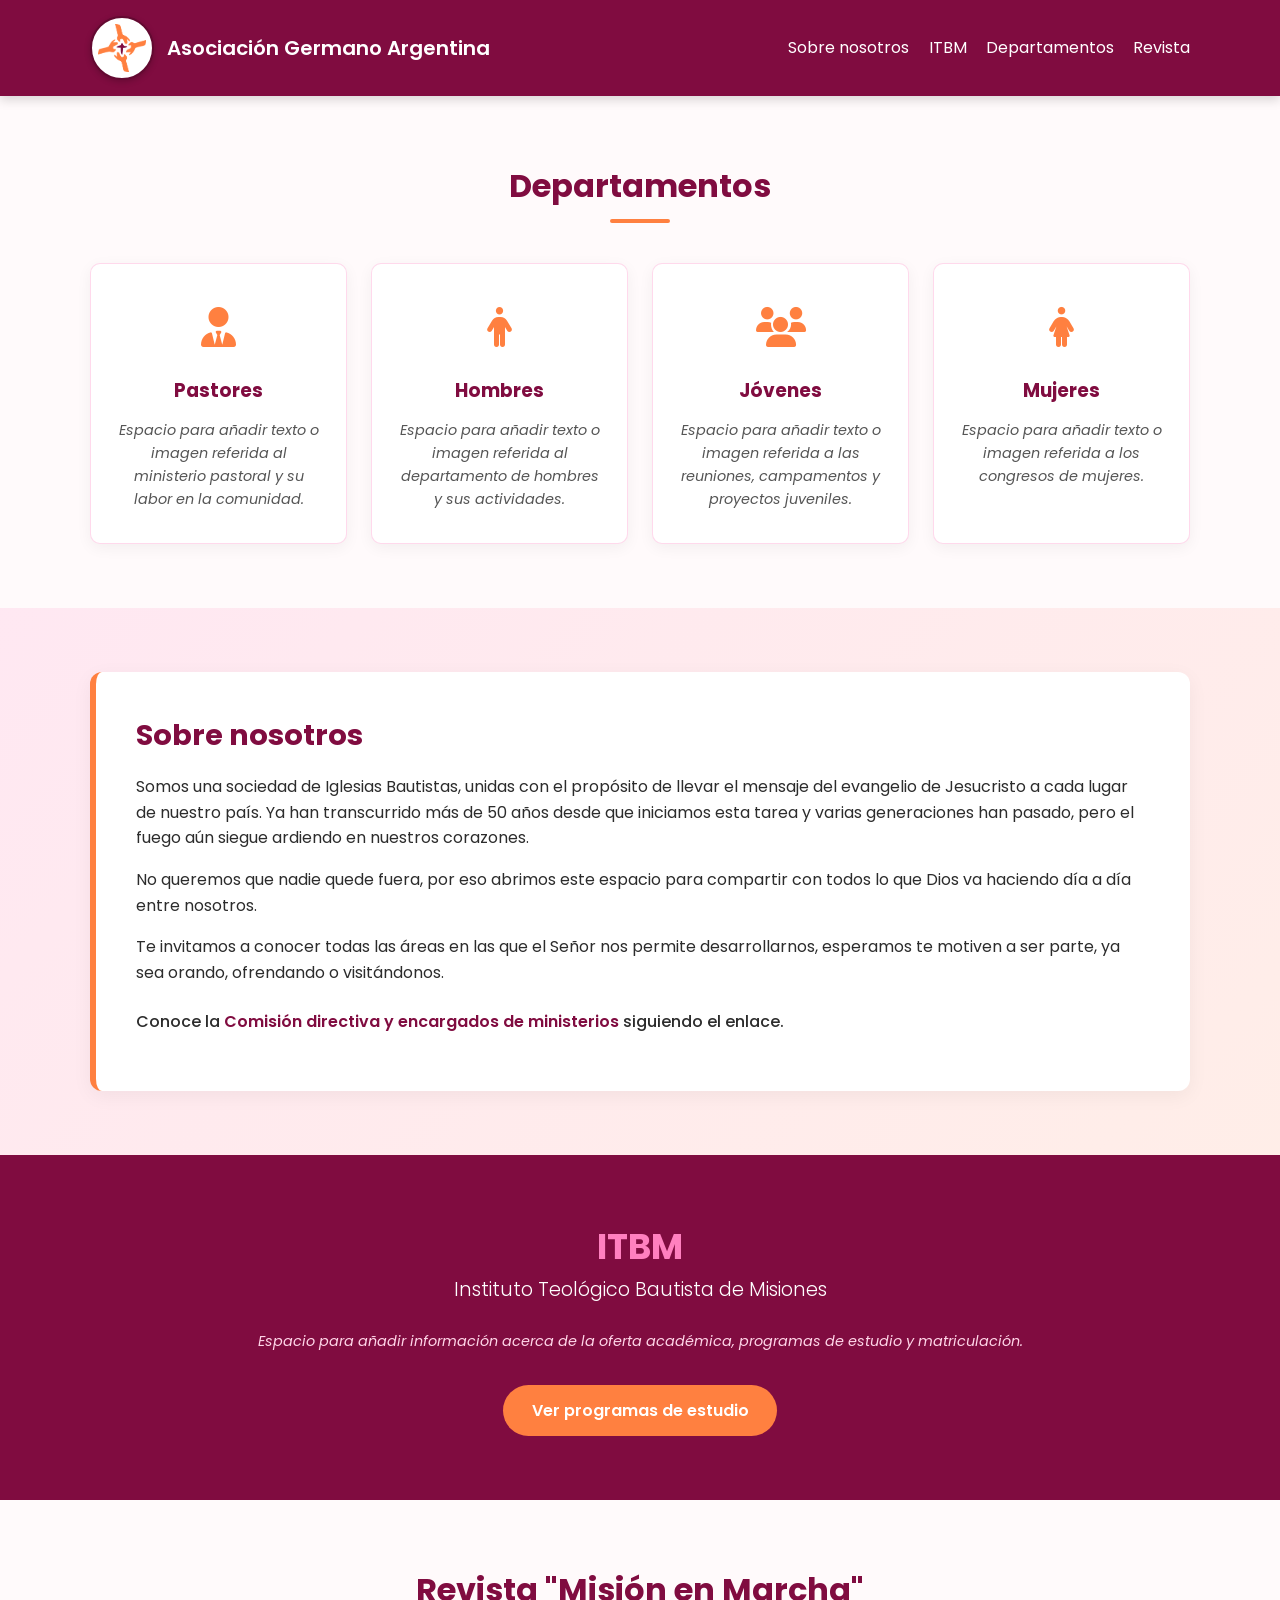
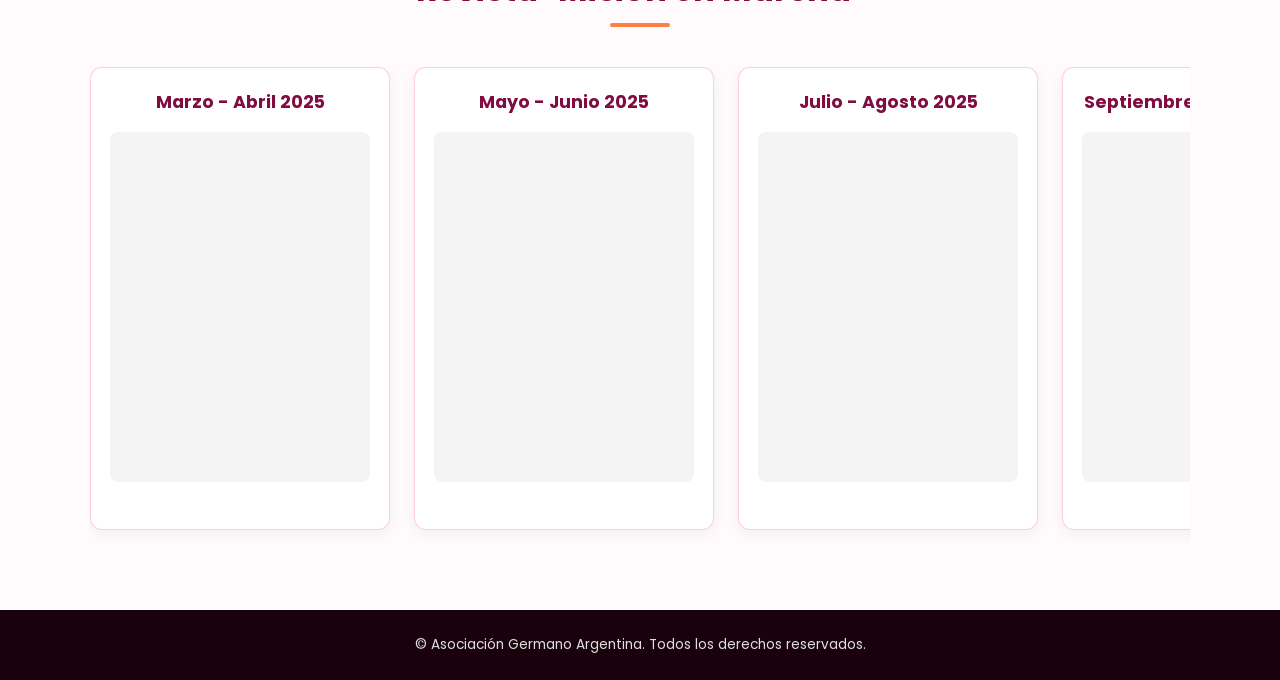
==== index.html @ db4d8e07 "Add files via upload" ====
<!DOCTYPE html>
<html lang="es">
<head>
    <meta charset="UTF-8">
    <meta name="viewport" content="width=device-width, initial-scale=1.0">
    <title>Asociación Germano Argentina</title>
    <link rel="stylesheet" href="styles.css">
    <!-- Fuente moderna e íconos de Font Awesome para apoyo visual -->
    <link rel="stylesheet" href="https://cdnjs.cloudflare.com/ajax/libs/font-awesome/6.4.0/css/all.min.css">
    <link href="https://fonts.googleapis.com/css2?family=Poppins:wght@300;400;600;700&display=swap" rel="stylesheet">
</head>
<body>

    <!-- Encabezado y Navegación -->
    <header class="header">
        <div class="container header-content">
            <div class="logo-container">
            <a href="index.html" class="logo-home-link" style="display: flex; align-items: center; gap: 0.8rem; text-decoration: none; color: inherit;">
    <div style="border-color: rgb(99, 9, 49);" class="logo-wrapper">
        <img src="logo.png" alt="Logo Asociación Germano Argentina" class="logo-img" onerror="this.src='https://via.placeholder.com/60?text=Logo'">
    </div>
    <h1 class="site-title">Asociación Germano Argentina</h1>
            </div>
            <nav class="nav">
                <a href="#sobre-nosotros" class="nav-link">Sobre nosotros</a>
                <a href="#itbm" class="nav-link">ITBM</a>
                <a href="#departamentos" class="nav-link">Departamentos</a>
                <a href="#revista" class="nav-link">Revista</a>
            </nav>
        </div>
    </header>
    <section id="departamentos" class="section">
        <div class="container">
            <h2 class="section-title">Departamentos</h2>
            <div class="dept-grid">
                
                <!-- Tarjeta Pastores -->
                <div class="dept-card">
                    <div class="dept-icon"><i class="fa-solid fa-user-tie"></i></div>
                    <h3>Pastores</h3>
                    <p class="placeholder-text">Espacio para añadir texto o imagen referida al ministerio pastoral y su labor en la comunidad.</p>
                </div>

                <!-- Tarjeta Hombres -->
                <div class="dept-card">
                    <div class="dept-icon"><i class="fa-solid fa-person"></i></div>
                    <h3>Hombres</h3>
                    <p class="placeholder-text">Espacio para añadir texto o imagen referida al departamento de hombres y sus actividades.</p>
                </div>

                <!-- Tarjeta Jóvenes https://linktr.ee/juvagaoficial -->
                <div class="dept-card">
                    <div class="dept-icon"><i class="fa-solid fa-users"></i></div>
                    <h3>Jóvenes</h3>
                    <p class="placeholder-text">Espacio para añadir texto o imagen referida a las reuniones, campamentos y proyectos juveniles.</p>
                </div>

                <!-- Tarjeta Mujeres -->
                <div class="dept-card">
                    <div class="dept-icon"><i class="fa-solid fa-person-dress"></i></div>
                    <h3>Mujeres</h3>
                    <p class="placeholder-text">Espacio para añadir texto o imagen referida a los congresos de mujeres.</p>
                </div>

            </div>
        </div>
    </section>

    <!-- Sección Sobre nosotros -->
    <section id="sobre-nosotros" class="section hero-section">
        <div class="container">
            <div class="hero-card">
                <h2>Sobre nosotros</h2>
                <p>Somos una sociedad de Iglesias Bautistas, unidas con el propósito de llevar el mensaje del evangelio de Jesucristo a cada lugar de nuestro país. Ya han transcurrido más de 50 años desde que iniciamos esta tarea y varias generaciones han pasado, pero el fuego aún siegue ardiendo en nuestros corazones.&nbsp;</p>
                <p>No queremos que nadie quede fuera, por eso abrimos este espacio para compartir con todos lo que Dios va haciendo día a día entre nosotros.</p>
                <p>Te invitamos a conocer todas las áreas en las que el Señor nos permite desarrollarnos, esperamos te motiven a ser parte, ya sea orando, ofrendando o visitándonos.</p>
                <p class="comision-link-text">
                    Conoce la <a href="comisión.html" class="highlight-link">Comisión directiva y encargados de ministerios</a> siguiendo el enlace.
                </p>
            </div>
        </div>
    </section>

    <!-- Sección Departamentos -->

    <!-- Sección ITBM -->
    <section id="itbm" class="section itbm-section">
        <div class="container">
            <div class="info-box">
                <h2>ITBM</h2>
                <span class="subtitle">Instituto Teológico Bautista de Misiones</span>
                <p class="placeholder-text">Espacio para añadir información acerca de la oferta académica, programas de estudio y matriculación.</p>
                <a href="#" class="btn btn-primary">Ver programas de estudio</a>
            </div>
        </div>
    </section>

    <!-- Sección Revista -->
   
<section id="revista" class="section magazine-section">
    <div class="container">
        <h2 class="section-title">Revista "Misión en Marcha"</h2>
            <div class="magazine-row">
            
            <!-- Revista 1 -->
            <div class="magazine-card">
                <h3>Marzo - Abril 2025</h3>
                <div class="iframe-container">
                    <iframe src="https://heyzine.com/flip-book/0a701a1f33.html" width="100%" height="100%" frameborder="0" allowfullscreen></iframe>
                </div>
            </div>

            <!-- Revista 2 -->
            <div class="magazine-card">
                <h3>Mayo - Junio 2025</h3>
                <div class="iframe-container">
                    <iframe src="https://heyzine.com/flip-book/348d8cc72f.html" width="100%" height="100%" frameborder="0" allowfullscreen></iframe>
                </div>
            </div>

            <!-- Revista 3 -->
            <div class="magazine-card">
                <h3>Julio - Agosto 2025</h3>
                <div class="iframe-container">
                    <iframe src="https://heyzine.com/flip-book/43a5307ec3.html" width="100%" height="100%" frameborder="0" allowfullscreen></iframe>
                </div>
            </div>

            <!-- Revista 4 -->
            <div class="magazine-card">
                <h3>Septiembre - Octubre 2025</h3>
                <div class="iframe-container">
                    <iframe src="https://heyzine.com/flip-book/f95cce5791.html" width="100%" height="100%" frameborder="0" allowfullscreen></iframe>
                </div>
            </div>

            <!-- Revista 5 -->
            <div class="magazine-card">
                <h3>Noviembre - Diciembre 2025</h3>
                <div class="iframe-container">
                    <iframe src="https://heyzine.com/flip-book/24aba7f16a.html" width="100%" height="100%" frameborder="0" allowfullscreen></iframe>
                </div>
            </div>

        </div>
    </div>
</section>
    <!-- Pie de página -->
    <footer class="footer">
        <div class="container text-center">
            <p>&copy; Asociación Germano Argentina. Todos los derechos reservados.</p>
        </div>
    </footer>

</body>
</html>
---- styles.css ----
/* Variables de la paleta de colores solicitada */
:root {
    --primary-orange: #ff8040;
    --primary-burgundy: #800c40;
    --primary-pink: #ff80bf;
    --bg-light: #fffafb;
    --text-dark: #2c2c2c;
    --text-muted: #555555;
    --white: #ffffff;
}

/* Reset básico */
* {
    margin: 0;
    padding: 0;
    box-sizing: border-box;
}

body {
    font-family: 'Poppins', sans-serif;
    color: var(--text-dark);
    background-color: var(--bg-light);
    line-height: 1.6;
}

.container {
    width: 90%;
    max-width: 1100px;
    margin: 0 auto;
}

/* Header & Navegación */
.header {
    background-color: var(--primary-burgundy);
    color: var(--white);
    padding: 1rem 0;
    /* Eliminamos position: sticky y top: 0 para que ruede junto con la página */
    z-index: 1000;
    box-shadow: 0 4px 10px rgba(0,0,0,0.15);
}

.header-content {
    display: flex;
    justify-content: space-between;
    align-items: center;
    flex-wrap: wrap;
    gap: 1rem;
}

.logo-container {
    display: flex;
    align-items: center;
    gap: 1rem;
}

.logo-img {
    height: 50px;
    width: auto;
    object-fit: contain;
}
.logo-wrapper {
    background-color: var(--white);
    padding: 6px;
    border-radius: 50%; /* Le da forma circular al fondo del logo */
    display: flex;
    align-items: center;
    justify-content: center;
    box-shadow: 0 2px 6px rgba(0, 0, 0, 0.2);
    border: 2px solid var(--primary-pink); /* Borde fino para integrarlo con la paleta */
}

.logo-img {
    height: 48px;
    width: 48px;
    object-fit: contain;
    display: block;
}

.site-title {
    font-size: 1.25rem;
    font-weight: 600;
}

.nav {
    display: flex;
    gap: 1.2rem;
}

.nav-link {
    color: var(--white);
    text-decoration: none;
    font-weight: 400;
    transition: color 0.3s ease;
}

.nav-link:hover {
    color: var(--primary-pink);
}

/* Secciones Generales */
.section {
    padding: 4rem 0;
}

.section-title {
    text-align: center;
    font-size: 2rem;
    color: var(--primary-burgundy);
    margin-bottom: 2.5rem;
    position: relative;
}

.section-title::after {
    content: '';
    display: block;
    width: 60px;
    height: 4px;
    background-color: var(--primary-orange);
    margin: 0.5rem auto 0;
    border-radius: 2px;
}

/* Sección Sobre Nosotros */
.hero-section {
    background: linear-gradient(135deg, rgba(255, 128, 191, 0.15) 0%, rgba(255, 128, 64, 0.1) 100%);
}

.hero-card {
    background-color: var(--white);
    padding: 2.5rem;
    border-radius: 12px;
    border-left: 6px solid var(--primary-orange);
    box-shadow: 0 5px 20px rgba(0, 0, 0, 0.05);
}

.hero-card h2 {
    color: var(--primary-burgundy);
    margin-bottom: 1rem;
    font-size: 1.8rem;
}

.hero-card p {
    margin-bottom: 1rem;
    color: var(--text-dark);
}

.comision-link-text {
    margin-top: 1.5rem;
    font-weight: 500;
}

.comision-link-text .highlight-link {
    color: var(--primary-burgundy);
    text-decoration: solid;
    font-weight: 600;
    transition: color 0.3s ease;
}

.comision-link-text .highlight-link:hover {
    color: var(--primary-orange);
}

/* Sección Departamentos */
.dept-grid {
    display: grid;
    grid-template-columns: repeat(auto-fit, minmax(220px, 1fr));
    gap: 1.5rem;
}

.dept-card {
    background-color: var(--white);
    padding: 2rem 1.5rem;
    border-radius: 10px;
    text-align: center;
    box-shadow: 0 4px 15px rgba(0, 0, 0, 0.05);
    border: 1px solid rgba(255, 128, 191, 0.3);
    transition: transform 0.3s ease, box-shadow 0.3s ease;
}

.dept-card:hover {
    transform: translateY(-5px);
    box-shadow: 0 8px 25px rgba(128, 12, 64, 0.12);
}

.dept-icon {
    font-size: 2.5rem;
    color: var(--primary-orange);
    margin-bottom: 1rem;
}

.dept-card h3 {
    color: var(--primary-burgundy);
    margin-bottom: 0.8rem;
}

.placeholder-text {
    font-size: 0.9rem;
    color: var(--text-muted);
    font-style: italic;
}

/* Sección ITBM */
.itbm-section {
    background-color: var(--primary-burgundy);
    color: var(--white);
}

.info-box {
    text-align: center;
    max-width: 800px;
    margin: 0 auto;
}

.itbm-section h2 {
    font-size: 2.2rem;
    color: var(--primary-pink);
}

.subtitle {
    display: block;
    font-size: 1.2rem;
    font-weight: 300;
    margin-bottom: 1.5rem;
}

.itbm-section .placeholder-text {
    color: #ffd6e8;
    margin-bottom: 2rem;
}

/* Botones */
.btn {
    display: inline-block;
    padding: 0.8rem 1.8rem;
    border-radius: 30px;
    text-decoration: none;
    font-weight: 600;
    transition: background-color 0.3s ease, transform 0.2s ease;
}

.btn-primary {
    background-color: var(--primary-orange);
    color: var(--white);
}

.btn-primary:hover {
    background-color: #e66f33;
    transform: scale(1.03);
}

.btn-accent {
    background-color: var(--primary-burgundy);
    color: var(--white);
}

.btn-accent:hover {
    background-color: #630931;
    transform: scale(1.03);
}

/* Sección Revista */
/* Estilos para la Estantería Digital de Revistas */
.magazine-intro {
    text-align: center;
    color: var(--text-muted);
    margin-bottom: 2rem;
}
/* Estilos para la Estantería Digital en Fila Única */
.magazine-intro {
    text-align: center;
    color: var(--text-muted);
    margin-bottom: 2rem;
}

/* Fila horizontal con scroll deslizante */
.magazine-row {
    display: flex;
    gap: 1.5rem;
    overflow-x: auto;
    padding-bottom: 1rem;
    scroll-snap-type: x mandatory;
}

/* Estilo personalizado para la barra de desplazamiento (opcional y estético) */
.magazine-row::-webkit-scrollbar {
    height: 8px;
}

.magazine-row::-webkit-scrollbar-track {
    background: rgba(255, 128, 191, 0.15);
    border-radius: 4px;
}

.magazine-row::-webkit-scrollbar-thumb {
    background: var(--primary-pink);
    border-radius: 4px;
}

.magazine-row::-webkit-scrollbar-thumb:hover {
    background: var(--primary-orange);
}

.magazine-card {
    flex: 0 0 300px; /* Ancho fijo para cada revista en la fila */
    scroll-snap-align: start;
    background-color: var(--white);
    padding: 1.2rem;
    border-radius: 12px;
    border: 1px solid rgba(255, 128, 191, 0.4);
    box-shadow: 0 4px 15px rgba(0, 0, 0, 0.05);
    text-align: center;
    transition: transform 0.3s ease, box-shadow 0.3s ease;
}

.magazine-card:hover {
    transform: translateY(-5px);
    box-shadow: 0 8px 25px rgba(128, 12, 64, 0.12);
}

.magazine-card h3 {
    color: var(--primary-burgundy);
    margin-bottom: 1rem;
    font-size: 1.1rem;
}

/* Contenedor responsivo para el visor de Heyzine */
.iframe-container {
    position: relative;
    width: 100%;
    height: 350px;
    border-radius: 8px;
    overflow: hidden;
    background-color: #f4f4f4;
}

.iframe-container iframe {
    width: 100%;
    height: 100%;
    border: none;
}

.iframe-container iframe {
    width: 100%;
    height: 100%;
    border: none;
}

/* Footer */
.footer {
    background-color: #1a020d;
    color: #e0e0e0;
    padding: 1.5rem 0;
    font-size: 0.85rem;
}

.text-center {
    text-align: center;
}

/* Responsivo para móviles */
@media (max-width: 768px) {
    .header-content {
        flex-direction: column;
        text-align: center;
    }
    
    .nav {
        flex-wrap: wrap;
        justify-content: center;
    }
}
/* Estilos específicos para la sección Comisión */
.subsection-title {
    color: var(--primary-burgundy);
    font-size: 1.5rem;
    margin-bottom: 1.5rem;
    display: flex;
    align-items: center;
    gap: 0.6rem;
    border-bottom: 2px solid var(--primary-pink);
    padding-bottom: 0.5rem;
}

/* Grilla para fotos de la Comisión Directiva */
.directiva-grid {
    display: grid;
    grid-template-columns: repeat(auto-fill, minmax(200px, 1fr));
    gap: 1.5rem;
}

.directiva-card {
    background-color: var(--white);
    border-radius: 12px;
    overflow: hidden;
    box-shadow: 0 4px 15px rgba(0, 0, 0, 0.06);
    border: 1px solid rgba(255, 128, 191, 0.3);
    text-align: center;
    transition: transform 0.3s ease, box-shadow 0.3s ease;
}

.directiva-card:hover {
    transform: translateY(-5px);
    box-shadow: 0 8px 25px rgba(128, 12, 64, 0.12);
}

.member-img-container {
    width: 100%;
    aspect-ratio: 3 / 4; /* Fuerza la proporción exactas de 1192x1589 */
    overflow: hidden;
    background-color: #f8f8f8;
}

.member-img-container img {
    width: 100%;
    height: 100%;
    object-fit: cover;
    object-position: center top;
}

.member-info {
    padding: 1rem 0.8rem;
}

.member-info h4 {
    color: var(--primary-burgundy);
    font-size: 1rem;
    margin-bottom: 0.3rem;
}

.role-badge {
    display: inline-block;
    font-size: 0.8rem;
    color: var(--primary-orange);
    font-weight: 600;
}

/* Grilla para las listas de texto */
.margin-top-lg {
    margin-top: 3.5rem;
}

.listas-grid {
    display: grid;
    grid-template-columns: repeat(auto-fit, minmax(300px, 1fr));
    gap: 1.5rem;
}

.info-card {
    background-color: var(--white);
    padding: 1.5rem;
    border-radius: 10px;
    border-left: 4px solid var(--primary-orange);
    box-shadow: 0 4px 15px rgba(0, 0, 0, 0.04);
}

.info-card h4 {
    color: var(--primary-burgundy);
    margin-bottom: 1rem;
    font-size: 1.1rem;
    display: flex;
    align-items: center;
    gap: 0.5rem;
}

.info-card ul {
    list-style: none;
    padding: 0;
}

.info-card li {
    margin-bottom: 0.6rem;
    font-size: 0.95rem;
}

.span-full {
    grid-column: 1 / -1;
}

.subgrid {
    display: grid;
    grid-template-columns: repeat(auto-fit, minmax(280px, 1fr));
    gap: 1.5rem;
}

.subgrid p {
    margin-bottom: 0.6rem;
    font-size: 0.95rem;
}
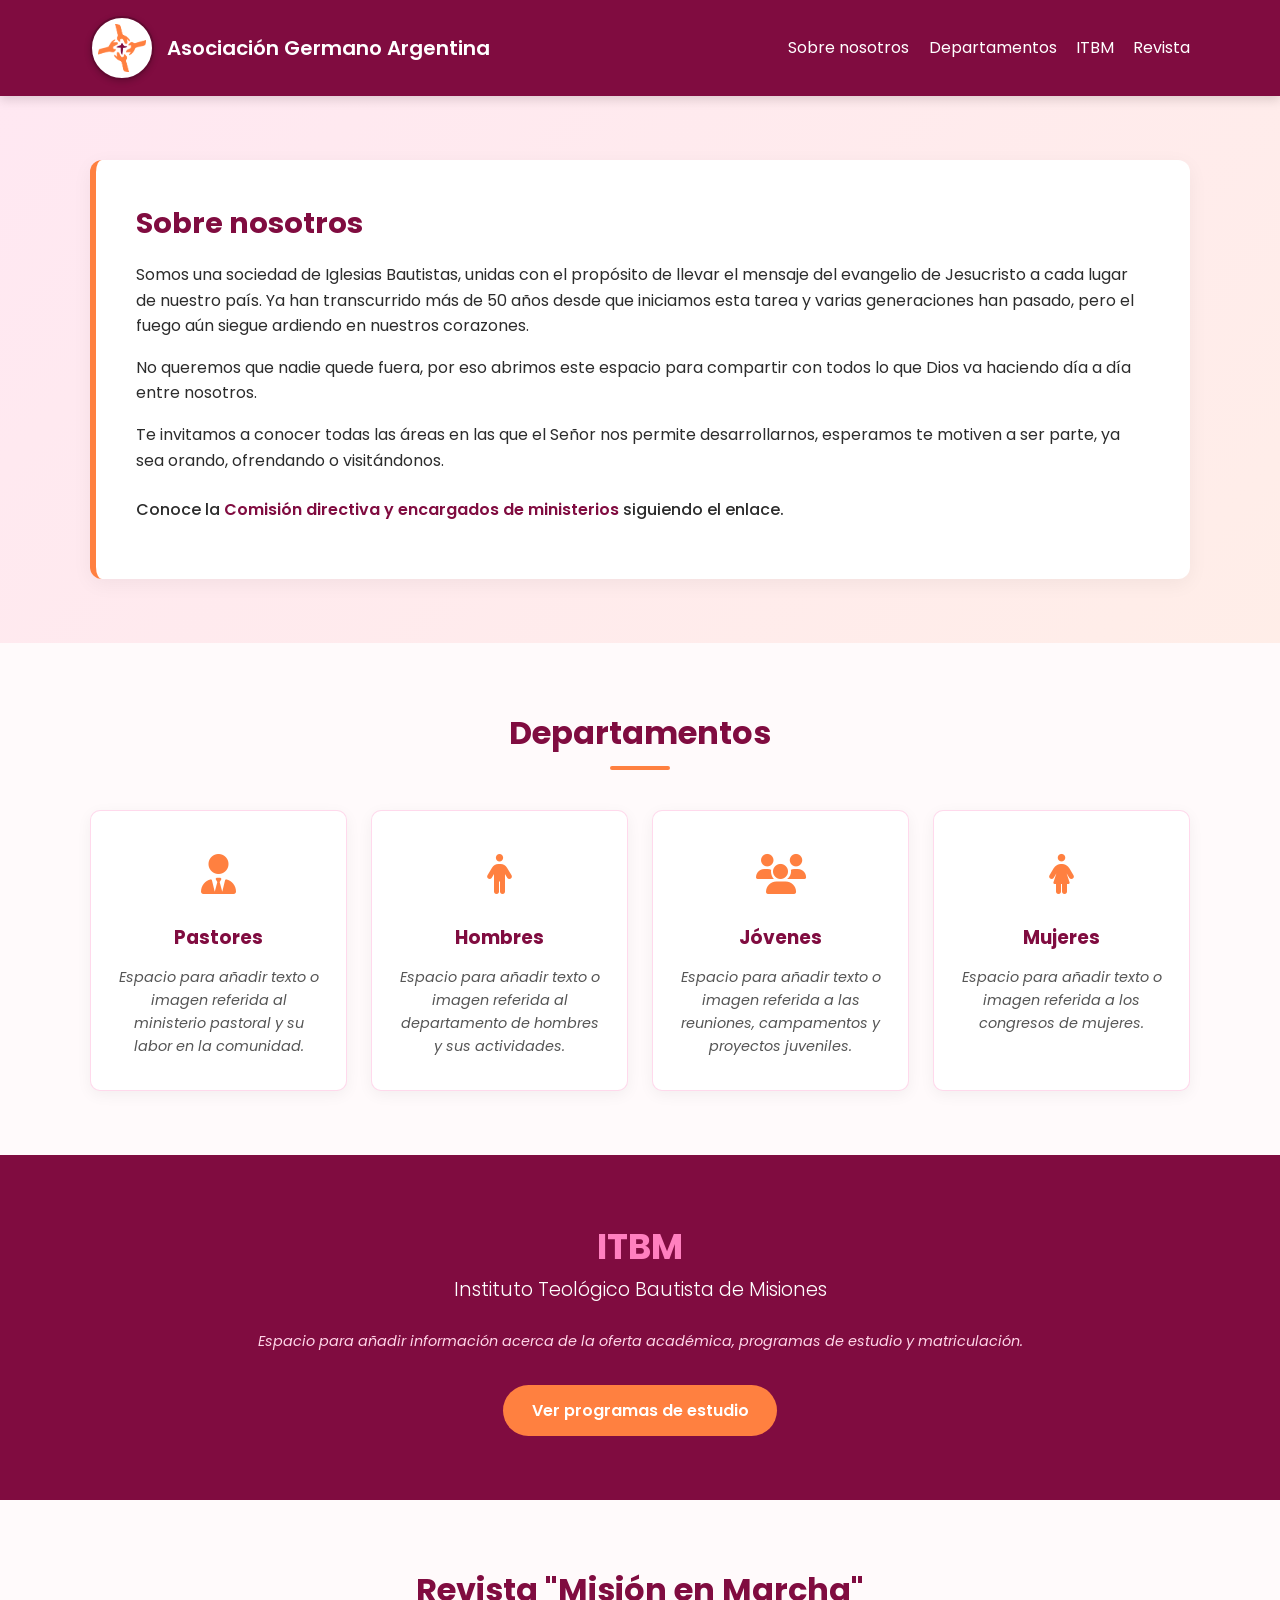
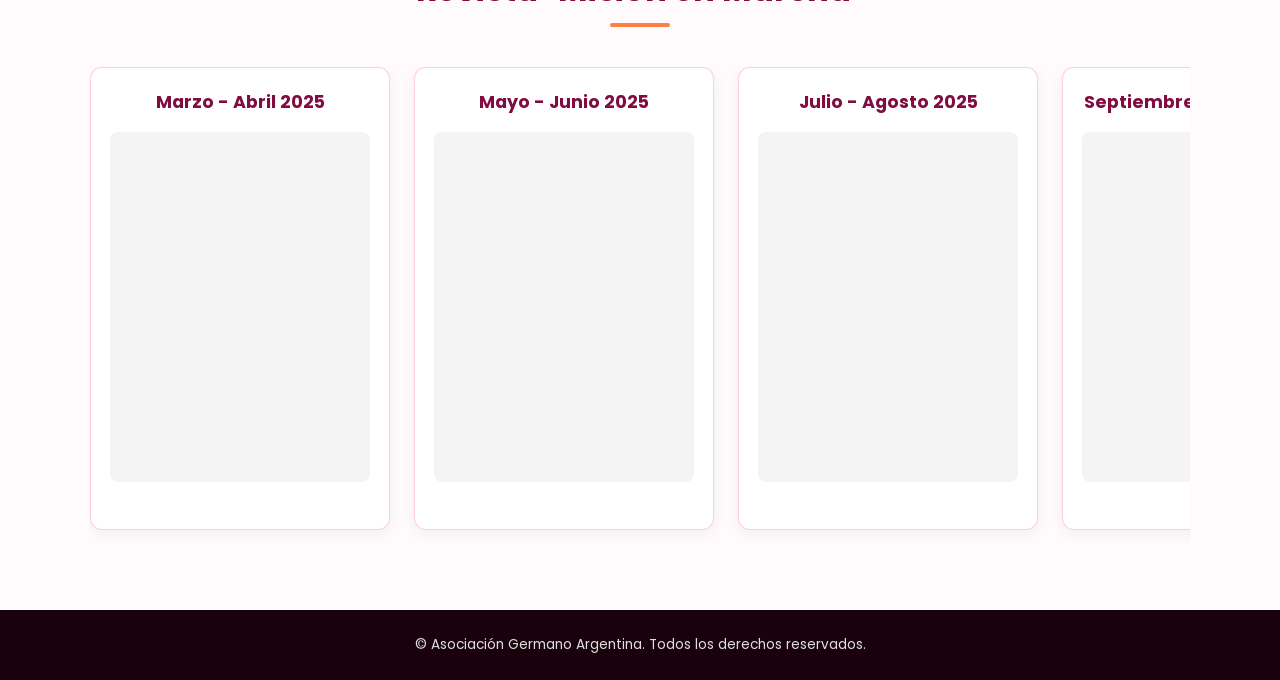
==== commit 5981f639: "Add files via upload" ====
--- a/index.html
+++ b/index.html
@@ -23,12 +23,29 @@
             </div>
             <nav class="nav">
                 <a href="#sobre-nosotros" class="nav-link">Sobre nosotros</a>
+                <a href="#departamentos" class="nav-link">Departamentos</a>
                 <a href="#itbm" class="nav-link">ITBM</a>
-                <a href="#departamentos" class="nav-link">Departamentos</a>
                 <a href="#revista" class="nav-link">Revista</a>
             </nav>
         </div>
     </header>
+        
+        <!-- Sección Sobre nosotros -->
+    <section id="sobre-nosotros" class="section hero-section">
+        <div class="container">
+            <div class="hero-card">
+                <h2>Sobre nosotros</h2>
+                <p>Somos una sociedad de Iglesias Bautistas, unidas con el propósito de llevar el mensaje del evangelio de Jesucristo a cada lugar de nuestro país. Ya han transcurrido más de 50 años desde que iniciamos esta tarea y varias generaciones han pasado, pero el fuego aún siegue ardiendo en nuestros corazones.&nbsp;</p>
+                <p>No queremos que nadie quede fuera, por eso abrimos este espacio para compartir con todos lo que Dios va haciendo día a día entre nosotros.</p>
+                <p>Te invitamos a conocer todas las áreas en las que el Señor nos permite desarrollarnos, esperamos te motiven a ser parte, ya sea orando, ofrendando o visitándonos.</p>
+                <p class="comision-link-text">
+                    Conoce la <a href="comisión.html" class="highlight-link">Comisión directiva y encargados de ministerios</a> siguiendo el enlace.
+                </p>
+            </div>
+        </div>
+    </section>
+
+        
     <section id="departamentos" class="section">
         <div class="container">
             <h2 class="section-title">Departamentos</h2>
@@ -50,10 +67,10 @@
 
                 <!-- Tarjeta Jóvenes https://linktr.ee/juvagaoficial -->
                 <div class="dept-card">
-                    <div class="dept-icon"><i class="fa-solid fa-users"></i></div>
-                    <h3>Jóvenes</h3>
-                    <p class="placeholder-text">Espacio para añadir texto o imagen referida a las reuniones, campamentos y proyectos juveniles.</p>
-                </div>
+                <div class="dept-icon"><i class="fa-solid fa-users"></i></div>
+                <h3><a href="linktr.ee/juvagaoficial" class="dept-link">Jóvenes</a></h3>
+                <p class="placeholder-text">Espacio para añadir texto o imagen referida a las reuniones, campamentos y proyectos juveniles.</p>
+            </div>
 
                 <!-- Tarjeta Mujeres -->
                 <div class="dept-card">
@@ -66,21 +83,7 @@
         </div>
     </section>
 
-    <!-- Sección Sobre nosotros -->
-    <section id="sobre-nosotros" class="section hero-section">
-        <div class="container">
-            <div class="hero-card">
-                <h2>Sobre nosotros</h2>
-                <p>Somos una sociedad de Iglesias Bautistas, unidas con el propósito de llevar el mensaje del evangelio de Jesucristo a cada lugar de nuestro país. Ya han transcurrido más de 50 años desde que iniciamos esta tarea y varias generaciones han pasado, pero el fuego aún siegue ardiendo en nuestros corazones.&nbsp;</p>
-                <p>No queremos que nadie quede fuera, por eso abrimos este espacio para compartir con todos lo que Dios va haciendo día a día entre nosotros.</p>
-                <p>Te invitamos a conocer todas las áreas en las que el Señor nos permite desarrollarnos, esperamos te motiven a ser parte, ya sea orando, ofrendando o visitándonos.</p>
-                <p class="comision-link-text">
-                    Conoce la <a href="comisión.html" class="highlight-link">Comisión directiva y encargados de ministerios</a> siguiendo el enlace.
-                </p>
-            </div>
-        </div>
-    </section>
-
+    
     <!-- Sección Departamentos -->
 
     <!-- Sección ITBM -->
--- a/styles.css
+++ b/styles.css
@@ -197,6 +197,17 @@
     font-size: 0.9rem;
     color: var(--text-muted);
     font-style: italic;
+}
+
+/* Estilo para los enlaces en los títulos de los departamentos */
+.dept-link {
+    color: inherit;            /* Mantiene el color borgoña del título h3 */
+    text-decoration: none;     /* Elimina el subrayado por defecto */
+    transition: color 0.3s ease;
+}
+
+.dept-link:hover {
+    color: var(--primary-orange); /* Cambia al color naranja al pasar el cursor para dar interactividad */
 }
 
 /* Sección ITBM */
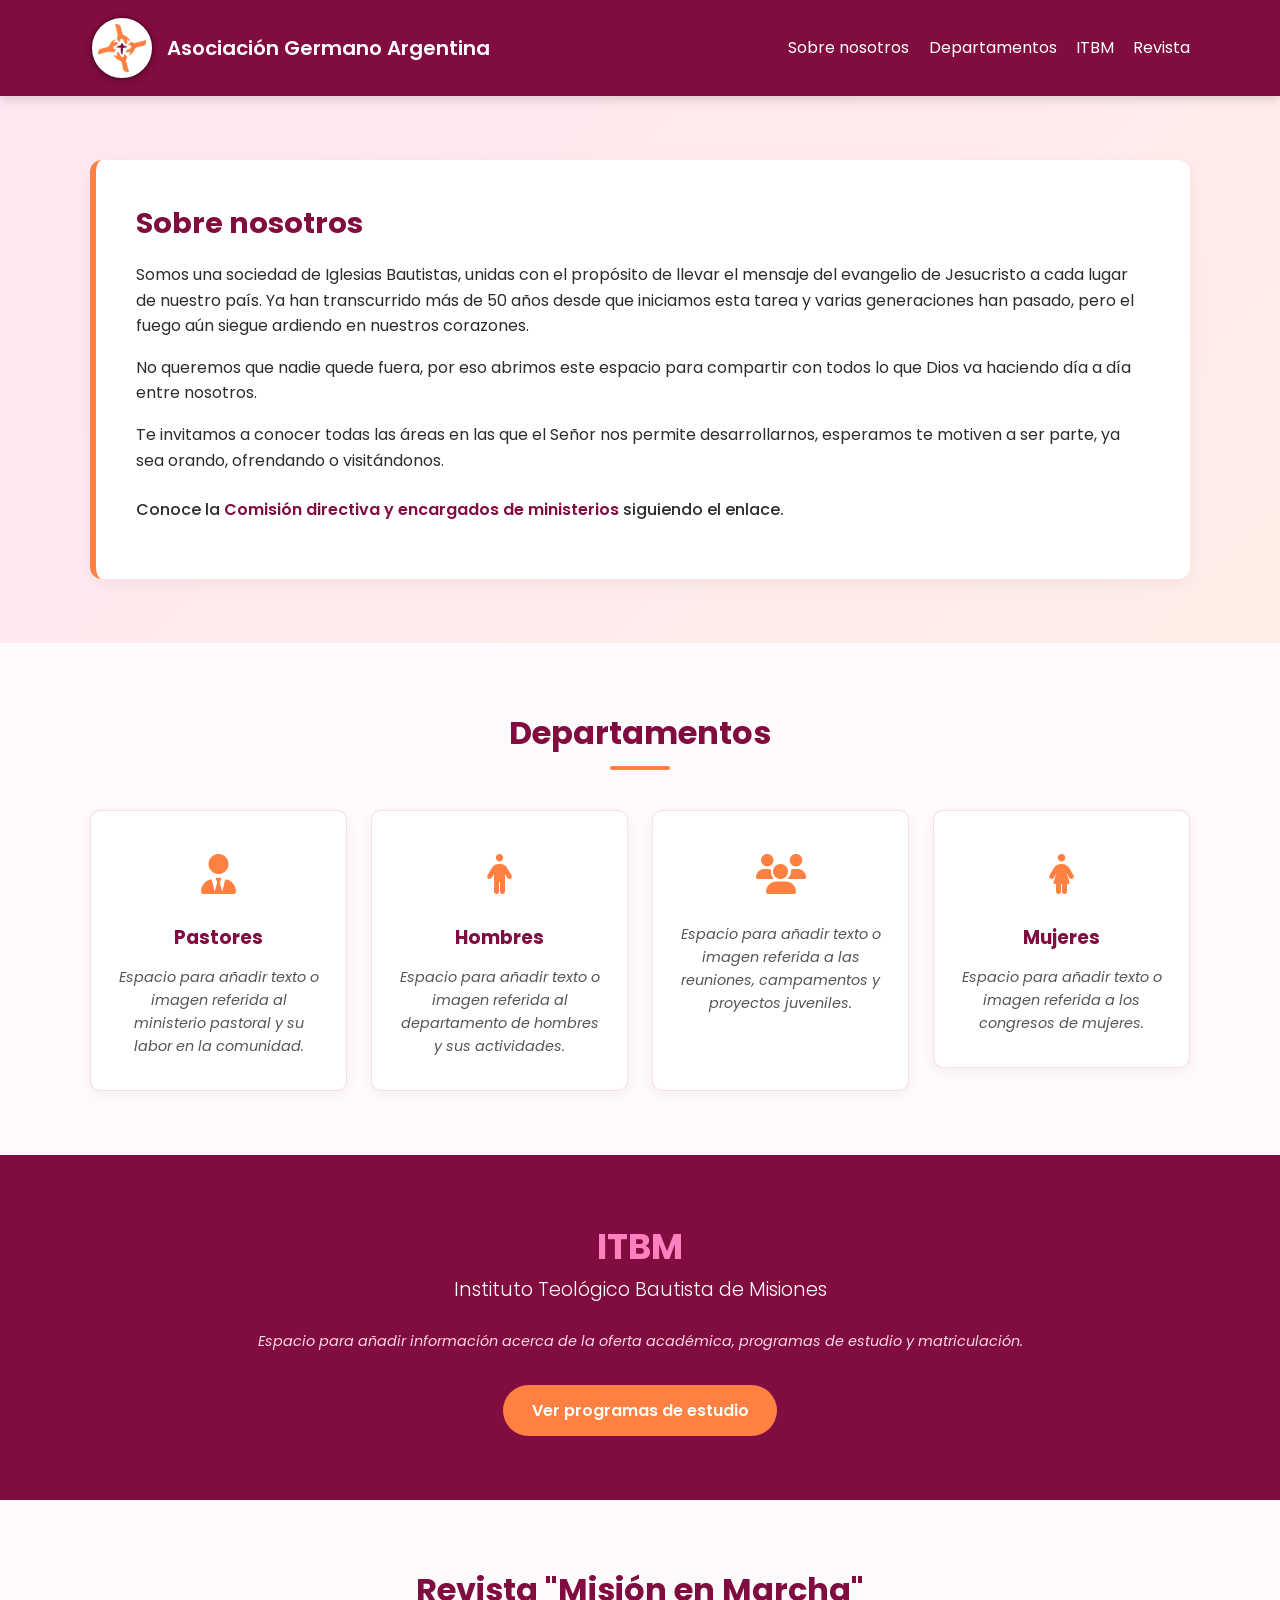
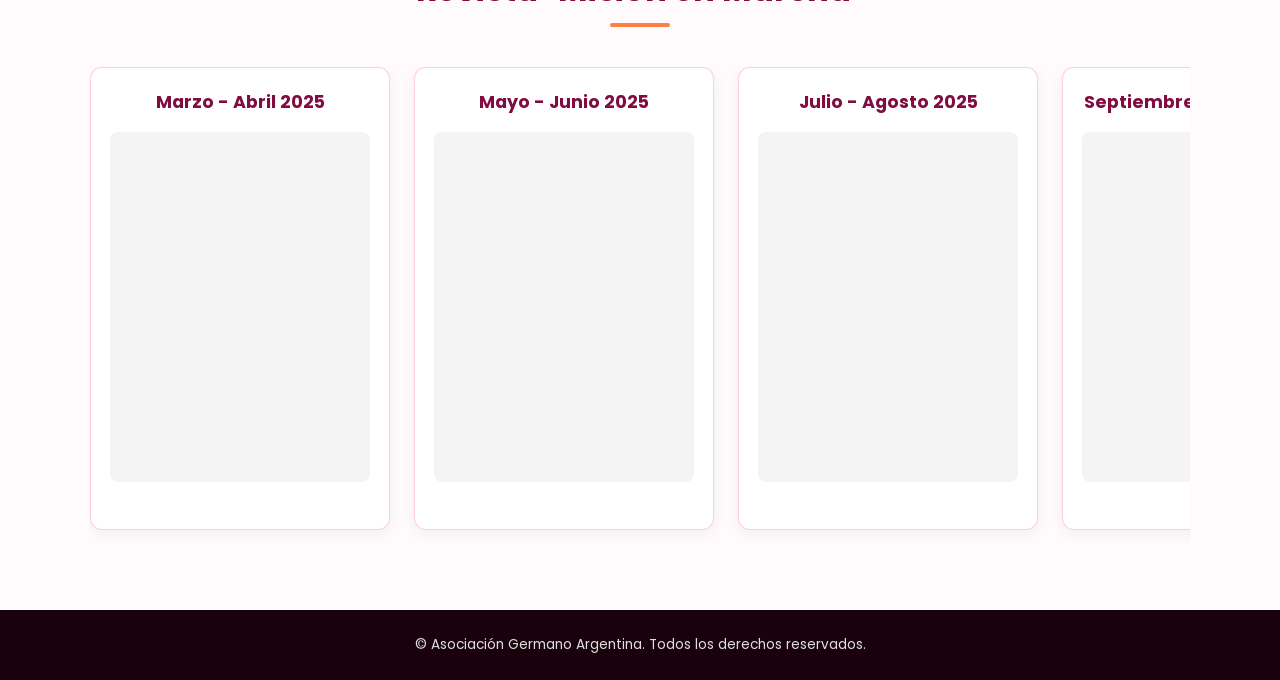
==== commit c30bc6a4: "Update index.html" ====
--- a/index.html
+++ b/index.html
@@ -68,7 +68,7 @@
                 <!-- Tarjeta Jóvenes https://linktr.ee/juvagaoficial -->
                 <div class="dept-card">
                 <div class="dept-icon"><i class="fa-solid fa-users"></i></div>
-                <h3><a href="linktr.ee/juvagaoficial" class="dept-link">Jóvenes</a></h3>
+                <h3><a href="https://linktr.ee/juvagaoficial" class="dept-link"></h3>
                 <p class="placeholder-text">Espacio para añadir texto o imagen referida a las reuniones, campamentos y proyectos juveniles.</p>
             </div>
 
@@ -156,4 +156,4 @@
     </footer>
 
 </body>
-</html>+</html>
--- a/styles.css
+++ b/styles.css
@@ -496,4 +496,4 @@
 .subgrid p {
     margin-bottom: 0.6rem;
     font-size: 0.95rem;
-}+}
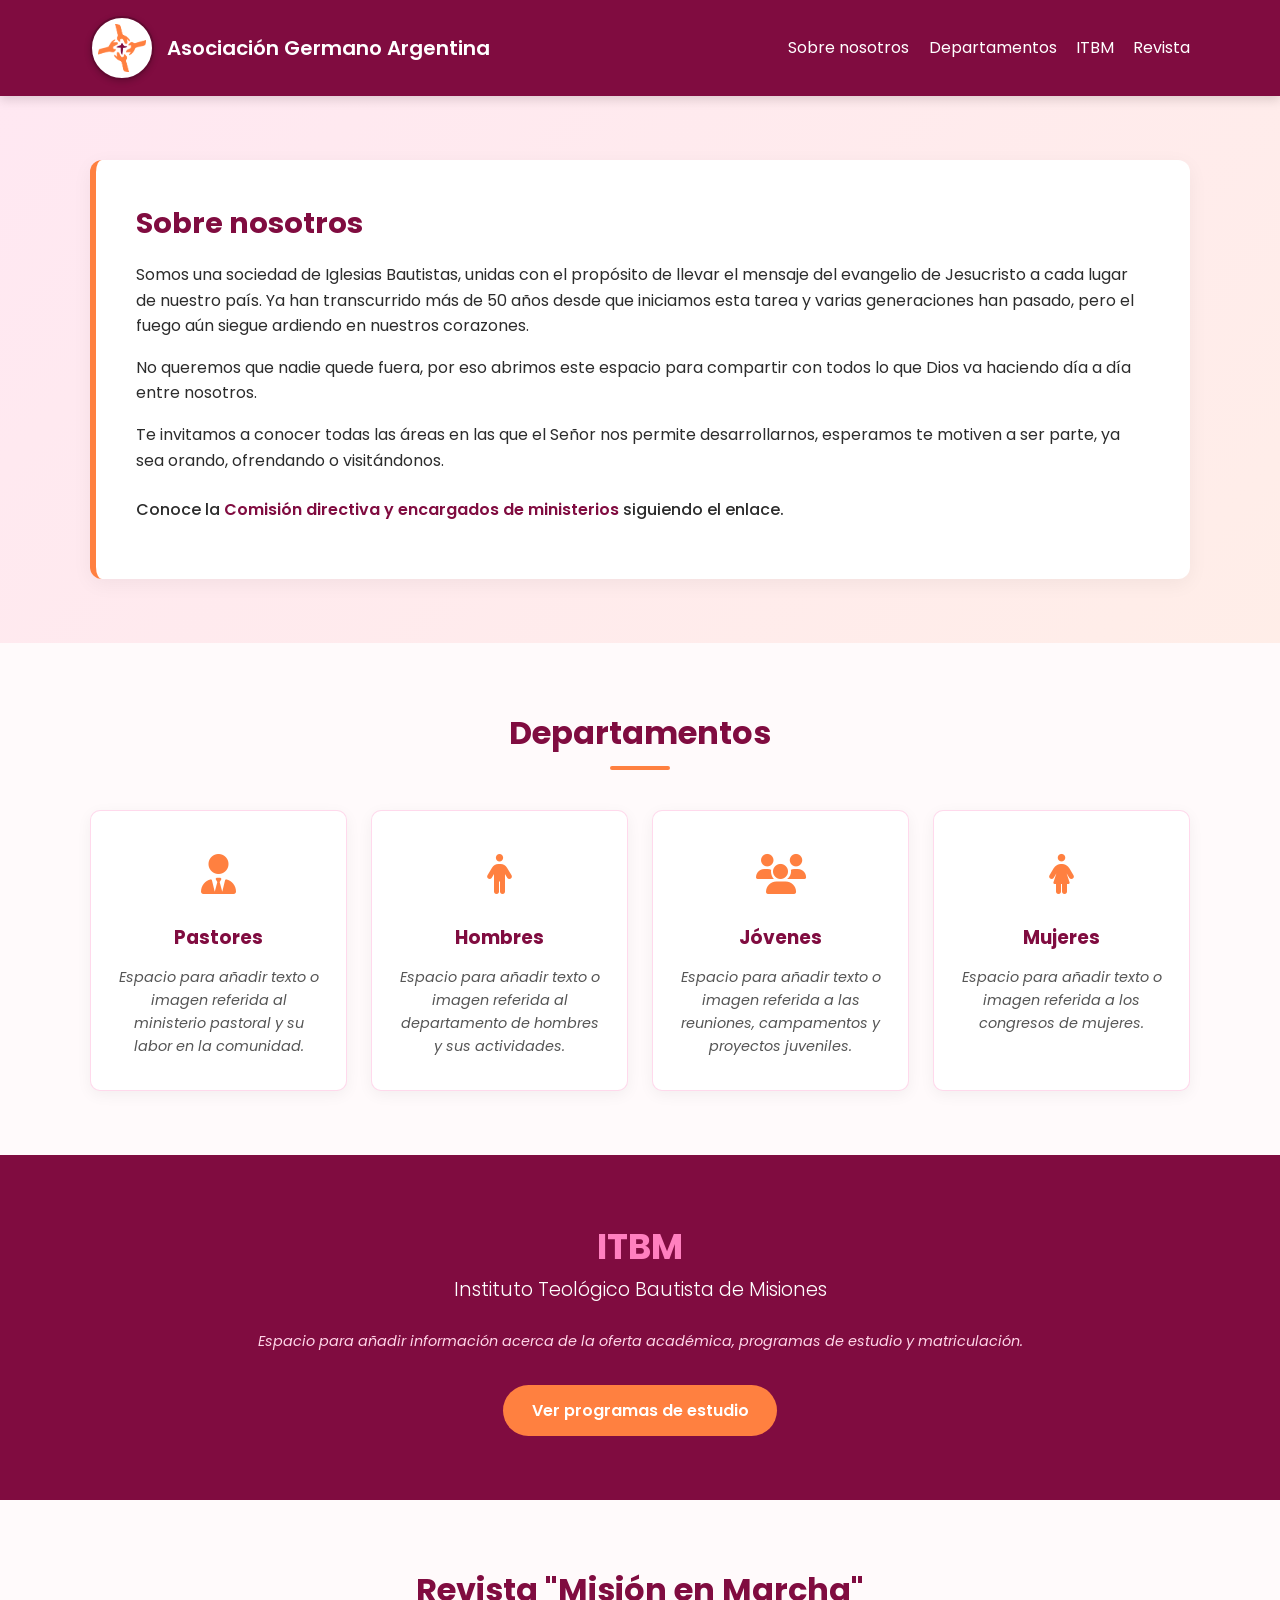
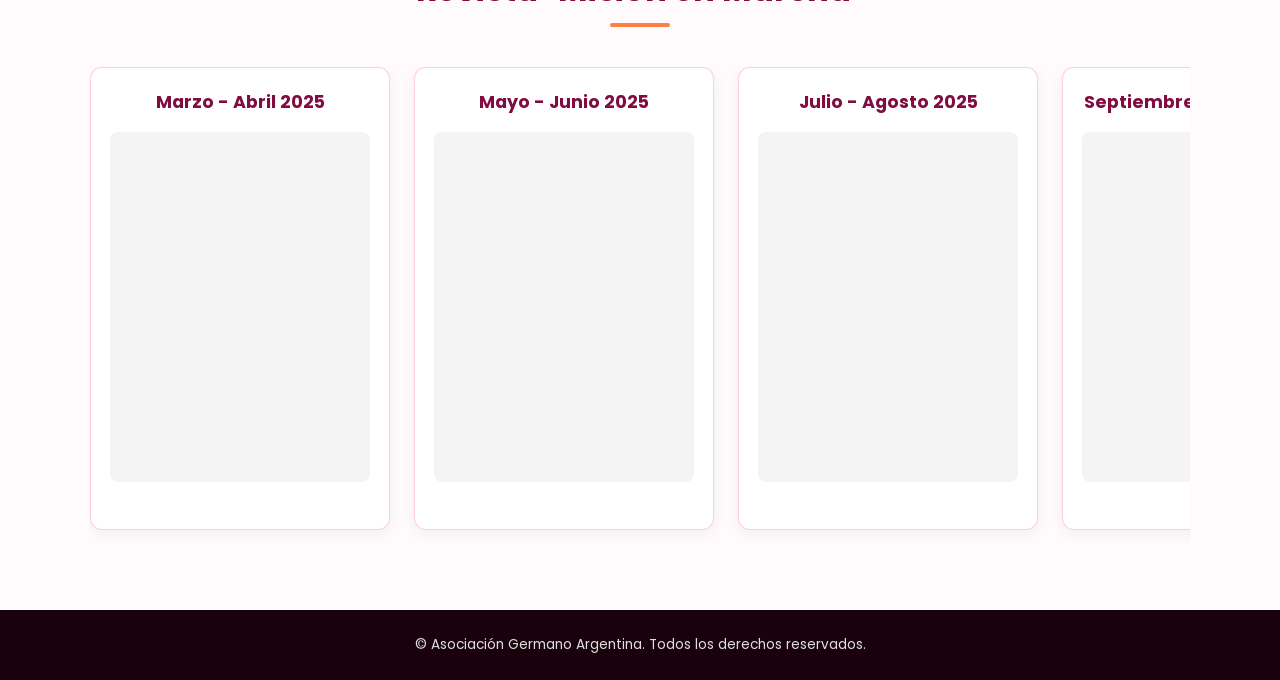
==== commit 66289633: "Add files via upload" ====
--- a/index.html
+++ b/index.html
@@ -68,7 +68,7 @@
                 <!-- Tarjeta Jóvenes https://linktr.ee/juvagaoficial -->
                 <div class="dept-card">
                 <div class="dept-icon"><i class="fa-solid fa-users"></i></div>
-                <h3><a href="https://linktr.ee/juvagaoficial" class="dept-link"></h3>
+                <h3><a href="https://linktr.ee/juvagaoficial" class="dept-link">Jóvenes</a></h3>
                 <p class="placeholder-text">Espacio para añadir texto o imagen referida a las reuniones, campamentos y proyectos juveniles.</p>
             </div>
 
@@ -156,4 +156,4 @@
     </footer>
 
 </body>
-</html>
+</html>
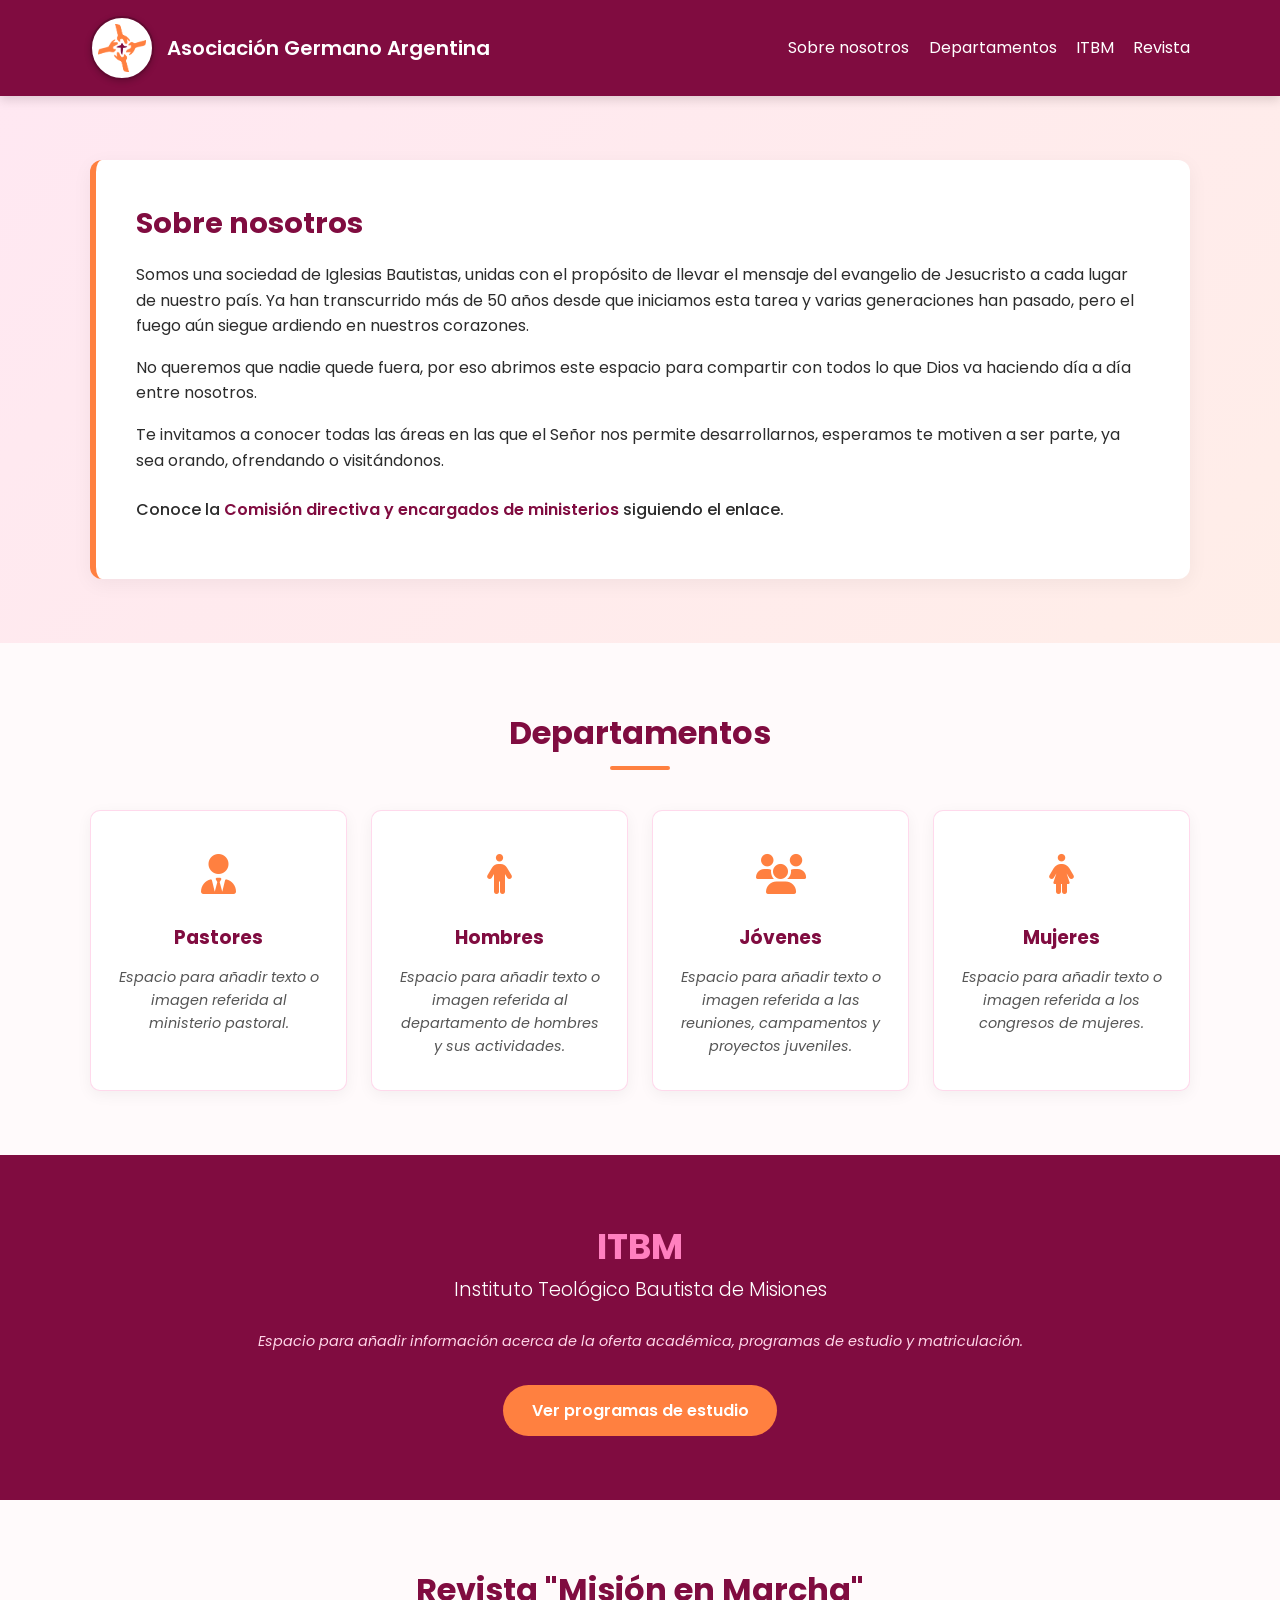
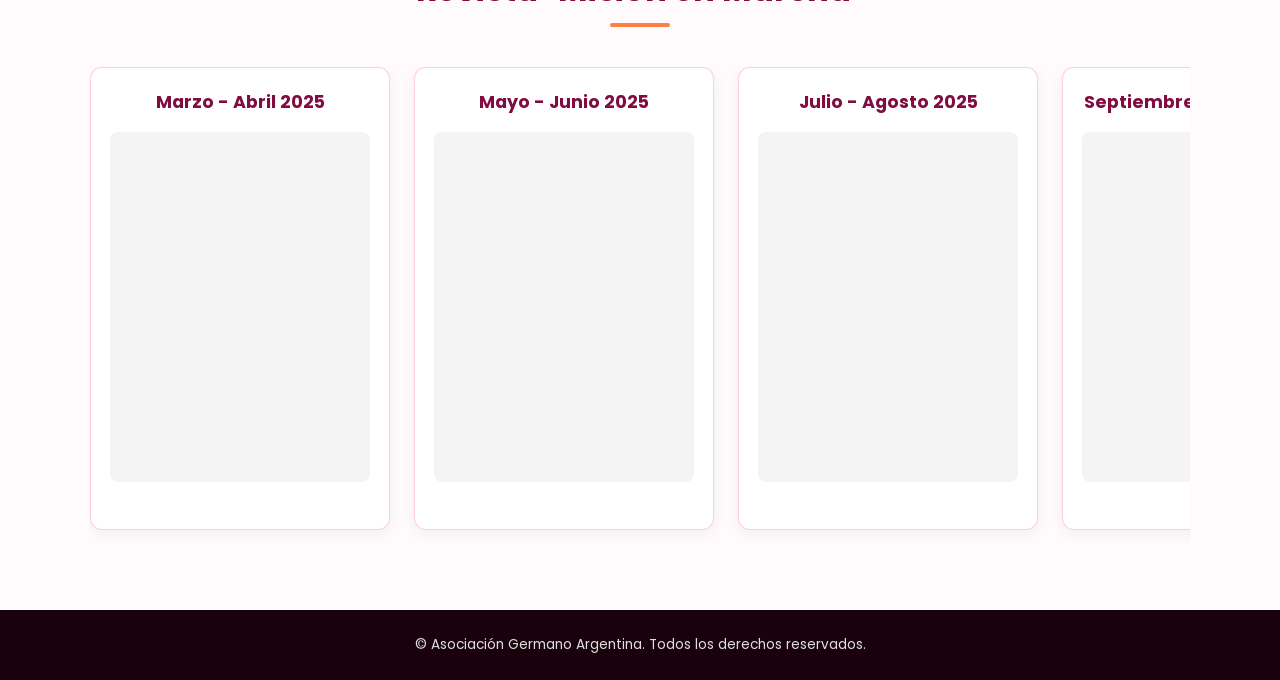
==== commit d2593908: "Add files via upload" ====
--- a/index.html
+++ b/index.html
@@ -55,7 +55,7 @@
                 <div class="dept-card">
                     <div class="dept-icon"><i class="fa-solid fa-user-tie"></i></div>
                     <h3>Pastores</h3>
-                    <p class="placeholder-text">Espacio para añadir texto o imagen referida al ministerio pastoral y su labor en la comunidad.</p>
+                    <p class="placeholder-text">Espacio para añadir texto o imagen referida al ministerio pastoral.</p>
                 </div>
 
                 <!-- Tarjeta Hombres -->
--- a/styles.css
+++ b/styles.css
@@ -496,4 +496,4 @@
 .subgrid p {
     margin-bottom: 0.6rem;
     font-size: 0.95rem;
-}
+}
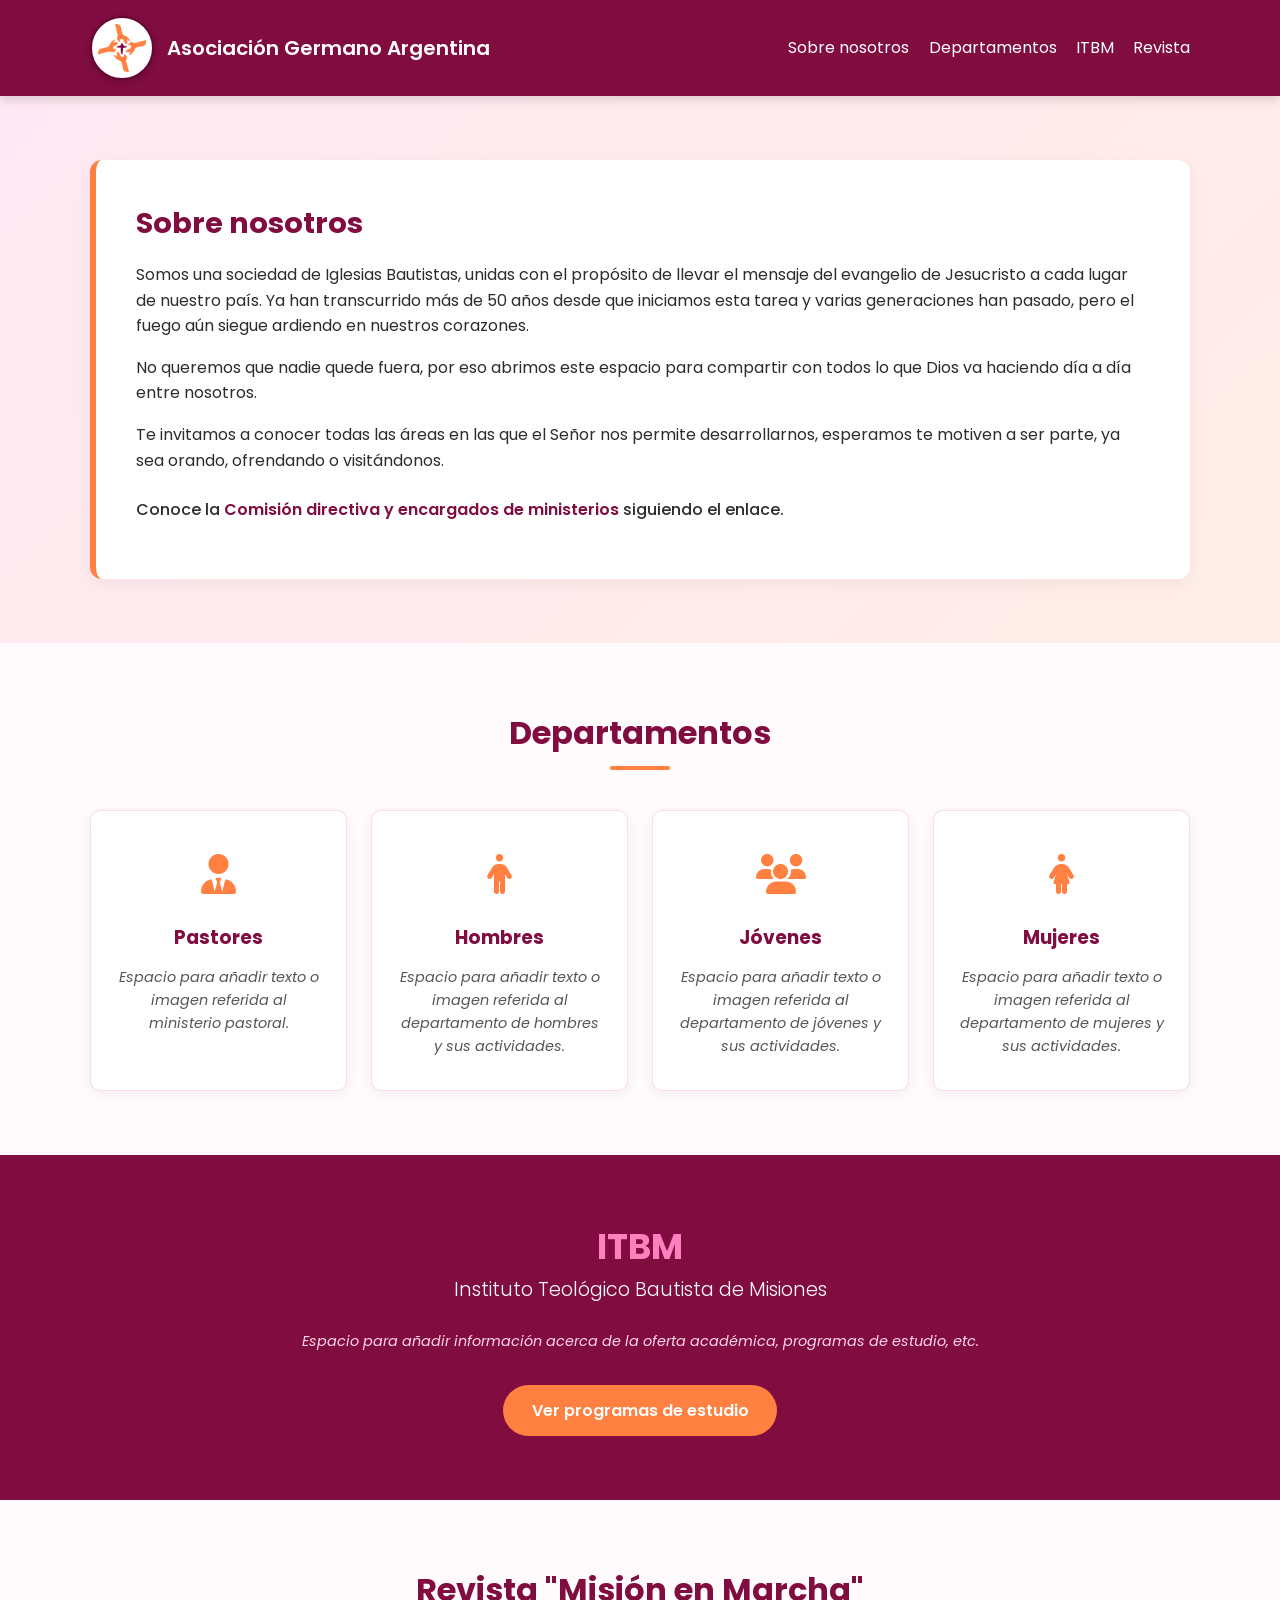
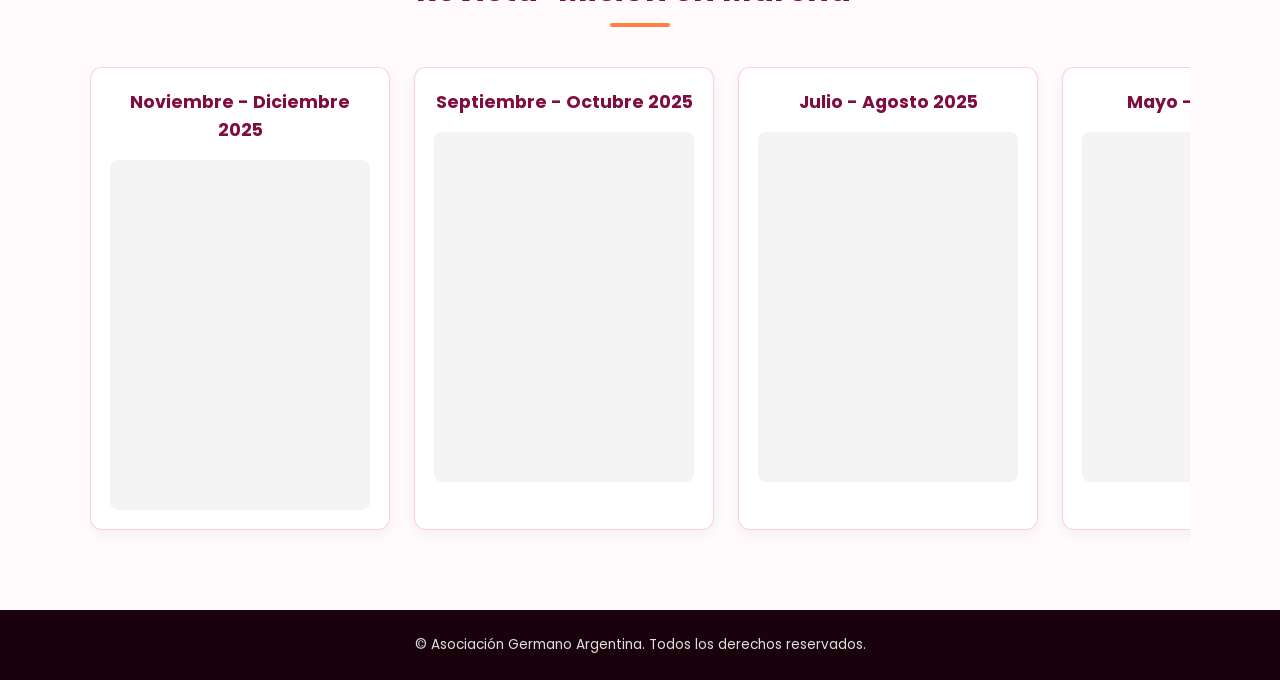
==== commit b1da9f1f: "Add files via upload" ====
--- a/index.html
+++ b/index.html
@@ -69,14 +69,14 @@
                 <div class="dept-card">
                 <div class="dept-icon"><i class="fa-solid fa-users"></i></div>
                 <h3><a href="https://linktr.ee/juvagaoficial" class="dept-link">Jóvenes</a></h3>
-                <p class="placeholder-text">Espacio para añadir texto o imagen referida a las reuniones, campamentos y proyectos juveniles.</p>
+                <p class="placeholder-text">Espacio para añadir texto o imagen referida al departamento de jóvenes y sus actividades.</p>
             </div>
 
                 <!-- Tarjeta Mujeres -->
                 <div class="dept-card">
                     <div class="dept-icon"><i class="fa-solid fa-person-dress"></i></div>
                     <h3>Mujeres</h3>
-                    <p class="placeholder-text">Espacio para añadir texto o imagen referida a los congresos de mujeres.</p>
+                    <p class="placeholder-text">Espacio para añadir texto o imagen referida al departamento de mujeres y sus actividades.</p>
                 </div>
 
             </div>
@@ -92,7 +92,7 @@
             <div class="info-box">
                 <h2>ITBM</h2>
                 <span class="subtitle">Instituto Teológico Bautista de Misiones</span>
-                <p class="placeholder-text">Espacio para añadir información acerca de la oferta académica, programas de estudio y matriculación.</p>
+                <p class="placeholder-text">Espacio para añadir información acerca de la oferta académica, programas de estudio, etc.</p>
                 <a href="#" class="btn btn-primary">Ver programas de estudio</a>
             </div>
         </div>
@@ -105,14 +105,30 @@
         <h2 class="section-title">Revista "Misión en Marcha"</h2>
             <div class="magazine-row">
             
-            <!-- Revista 1 -->
+             <!-- Revista 5 -->
             <div class="magazine-card">
-                <h3>Marzo - Abril 2025</h3>
+                <h3>Noviembre - Diciembre 2025</h3>
                 <div class="iframe-container">
-                    <iframe src="https://heyzine.com/flip-book/0a701a1f33.html" width="100%" height="100%" frameborder="0" allowfullscreen></iframe>
+                    <iframe src="https://heyzine.com/flip-book/24aba7f16a.html" width="100%" height="100%" frameborder="0" allowfullscreen></iframe>
                 </div>
             </div>
-
+                
+            <!-- Revista 4 -->
+            <div class="magazine-card">
+                <h3>Septiembre - Octubre 2025</h3>
+                <div class="iframe-container">
+                    <iframe src="https://heyzine.com/flip-book/f95cce5791.html" width="100%" height="100%" frameborder="0" allowfullscreen></iframe>
+                </div>
+            </div>
+                
+            <!-- Revista 3 -->
+            <div class="magazine-card">
+                <h3>Julio - Agosto 2025</h3>
+                <div class="iframe-container">
+                    <iframe src="https://heyzine.com/flip-book/43a5307ec3.html" width="100%" height="100%" frameborder="0" allowfullscreen></iframe>
+                </div>
+            </div>
+                
             <!-- Revista 2 -->
             <div class="magazine-card">
                 <h3>Mayo - Junio 2025</h3>
@@ -120,28 +136,12 @@
                     <iframe src="https://heyzine.com/flip-book/348d8cc72f.html" width="100%" height="100%" frameborder="0" allowfullscreen></iframe>
                 </div>
             </div>
-
-            <!-- Revista 3 -->
+                
+            <!-- Revista 1 -->
             <div class="magazine-card">
-                <h3>Julio - Agosto 2025</h3>
+                <h3>Marzo - Abril 2025</h3>
                 <div class="iframe-container">
-                    <iframe src="https://heyzine.com/flip-book/43a5307ec3.html" width="100%" height="100%" frameborder="0" allowfullscreen></iframe>
-                </div>
-            </div>
-
-            <!-- Revista 4 -->
-            <div class="magazine-card">
-                <h3>Septiembre - Octubre 2025</h3>
-                <div class="iframe-container">
-                    <iframe src="https://heyzine.com/flip-book/f95cce5791.html" width="100%" height="100%" frameborder="0" allowfullscreen></iframe>
-                </div>
-            </div>
-
-            <!-- Revista 5 -->
-            <div class="magazine-card">
-                <h3>Noviembre - Diciembre 2025</h3>
-                <div class="iframe-container">
-                    <iframe src="https://heyzine.com/flip-book/24aba7f16a.html" width="100%" height="100%" frameborder="0" allowfullscreen></iframe>
+                    <iframe src="https://heyzine.com/flip-book/0a701a1f33.html" width="100%" height="100%" frameborder="0" allowfullscreen></iframe>
                 </div>
             </div>
 
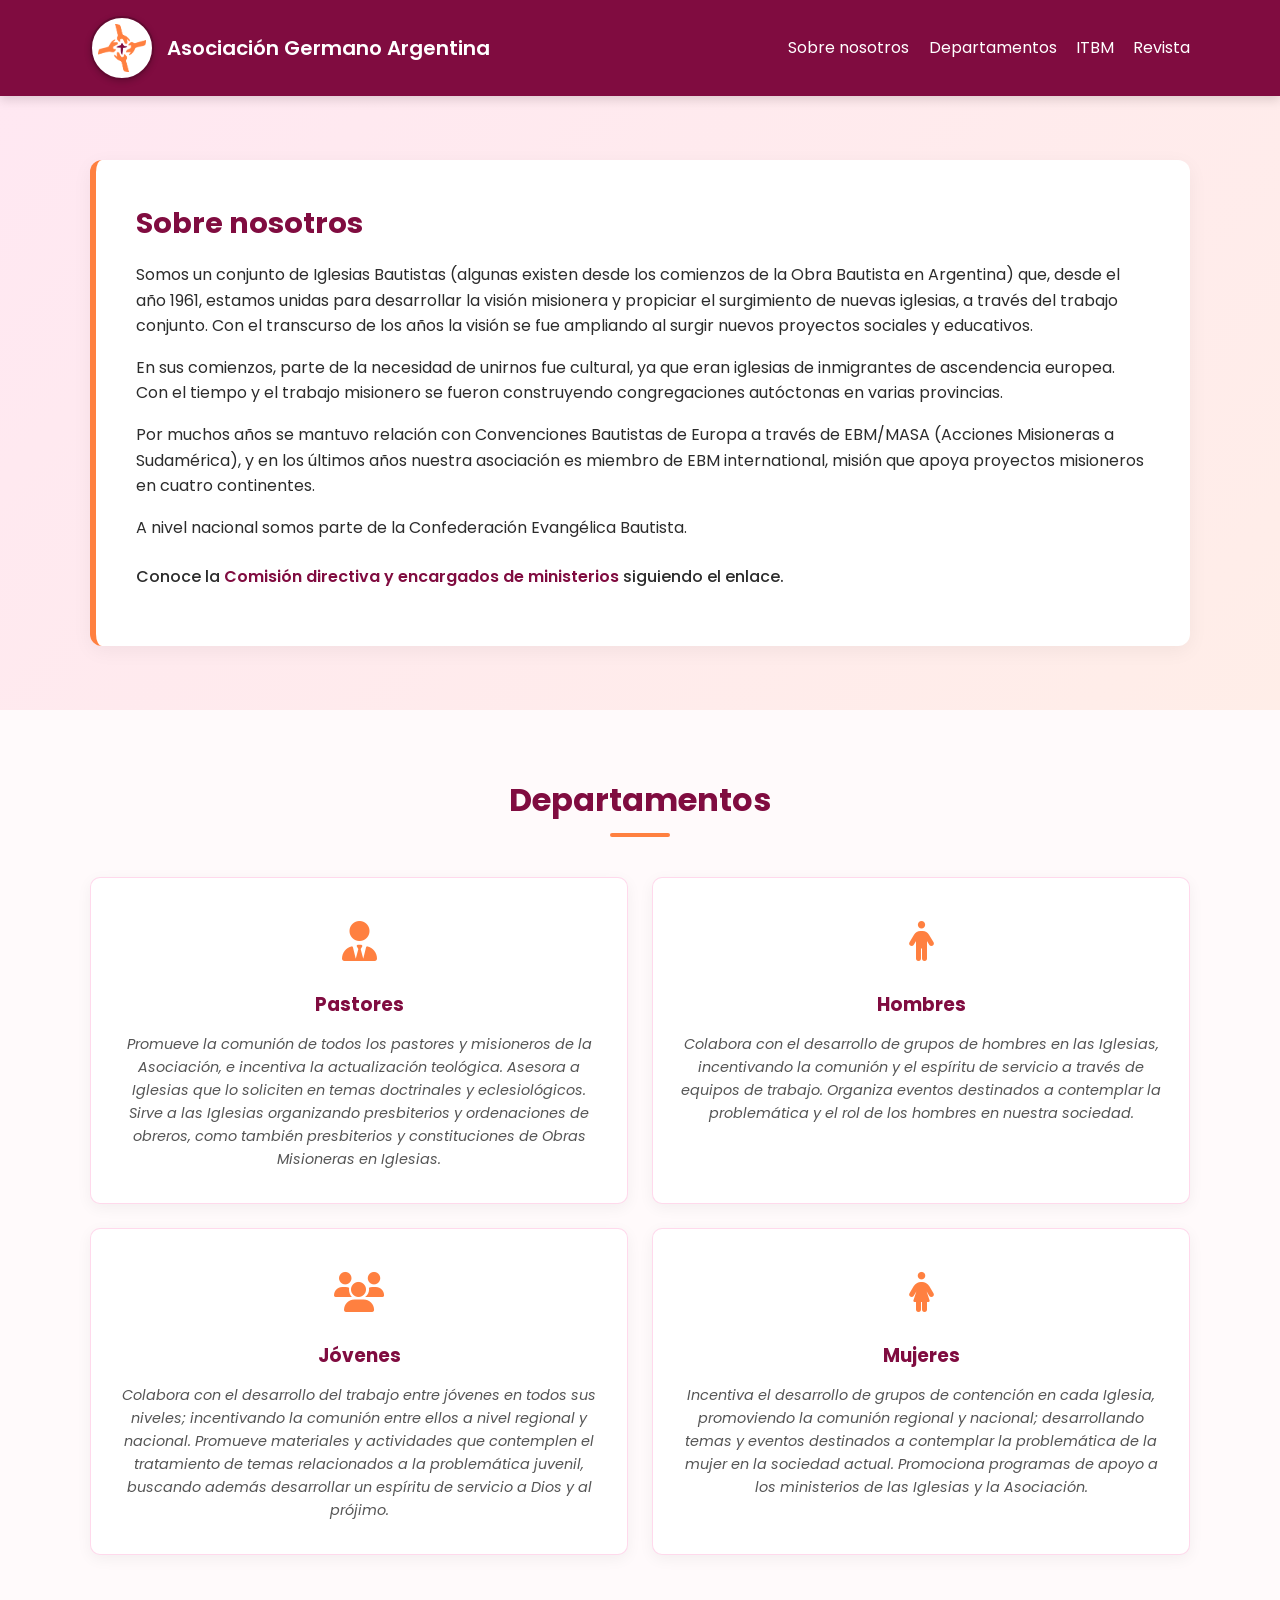
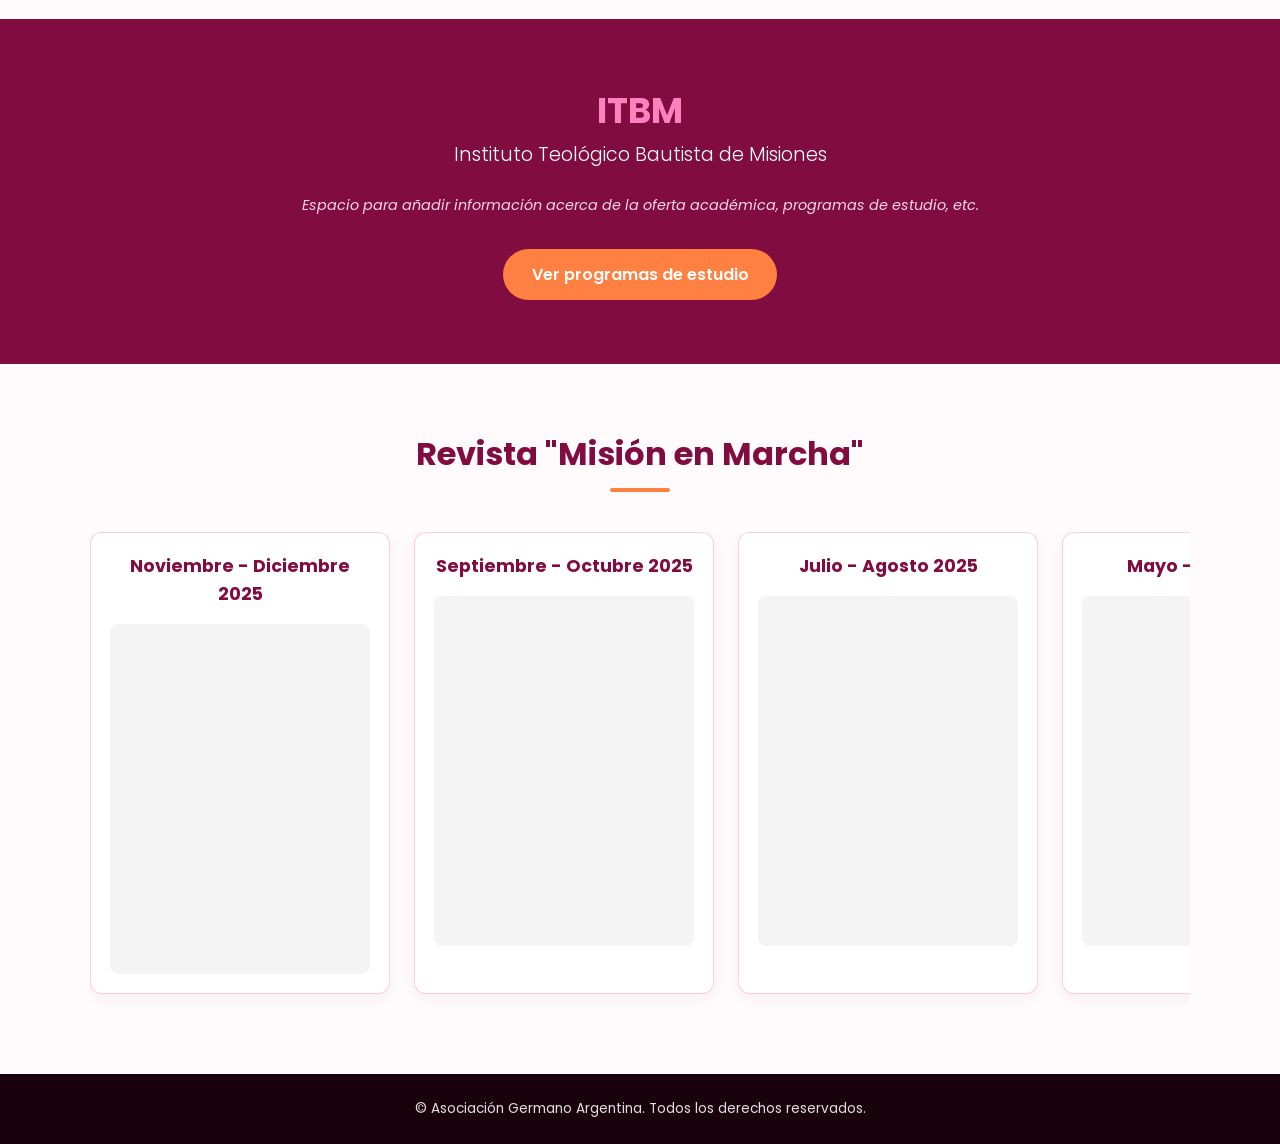
==== commit 8710fbe3: "Add files via upload" ====
--- a/index.html
+++ b/index.html
@@ -17,7 +17,7 @@
             <div class="logo-container">
             <a href="index.html" class="logo-home-link" style="display: flex; align-items: center; gap: 0.8rem; text-decoration: none; color: inherit;">
     <div style="border-color: rgb(99, 9, 49);" class="logo-wrapper">
-        <img src="logo.png" alt="Logo Asociación Germano Argentina" class="logo-img" onerror="this.src='https://via.placeholder.com/60?text=Logo'">
+        <img src="img/logo.png" alt="Logo Asociación Germano Argentina" class="logo-img" onerror="this.src='https://via.placeholder.com/60?text=Logo'">
     </div>
     <h1 class="site-title">Asociación Germano Argentina</h1>
             </div>
@@ -35,9 +35,18 @@
         <div class="container">
             <div class="hero-card">
                 <h2>Sobre nosotros</h2>
-                <p>Somos una sociedad de Iglesias Bautistas, unidas con el propósito de llevar el mensaje del evangelio de Jesucristo a cada lugar de nuestro país. Ya han transcurrido más de 50 años desde que iniciamos esta tarea y varias generaciones han pasado, pero el fuego aún siegue ardiendo en nuestros corazones.&nbsp;</p>
-                <p>No queremos que nadie quede fuera, por eso abrimos este espacio para compartir con todos lo que Dios va haciendo día a día entre nosotros.</p>
-                <p>Te invitamos a conocer todas las áreas en las que el Señor nos permite desarrollarnos, esperamos te motiven a ser parte, ya sea orando, ofrendando o visitándonos.</p>
+                <p>Somos un conjunto de Iglesias Bautistas (algunas existen desde los comienzos de la Obra
+                Bautista en Argentina) que, desde el año 1961, estamos unidas para desarrollar la visión
+                misionera y propiciar el surgimiento de nuevas iglesias, a través del trabajo conjunto. 
+                Con el transcurso de los años la visión se fue ampliando al surgir nuevos proyectos sociales y educativos.</p>
+                <p>En sus comienzos, parte de la necesidad de unirnos fue cultural, ya que eran iglesias de
+                inmigrantes de ascendencia europea. Con el tiempo y el trabajo misionero se fueron
+                construyendo congregaciones autóctonas en varias provincias.</p>
+                <p>Por muchos años se mantuvo relación con Convenciones Bautistas de Europa a través de
+                EBM/MASA (Acciones Misioneras a Sudamérica), y en los últimos años nuestra
+                asociación es miembro de EBM international, misión que apoya proyectos misioneros en
+                cuatro continentes.</p>
+<p>A nivel nacional somos parte de la Confederación Evangélica Bautista.</p>
                 <p class="comision-link-text">
                     Conoce la <a href="comisión.html" class="highlight-link">Comisión directiva y encargados de ministerios</a> siguiendo el enlace.
                 </p>
@@ -45,6 +54,7 @@
         </div>
     </section>
 
+        <!-- Sección Departamentos -->
         
     <section id="departamentos" class="section">
         <div class="container">
@@ -54,37 +64,49 @@
                 <!-- Tarjeta Pastores -->
                 <div class="dept-card">
                     <div class="dept-icon"><i class="fa-solid fa-user-tie"></i></div>
-                    <h3>Pastores</h3>
-                    <p class="placeholder-text">Espacio para añadir texto o imagen referida al ministerio pastoral.</p>
+                    <h3><a href="----" class="dept-link">Pastores</a></h3>
+                    <p class="placeholder-text">Promueve la comunión de todos los pastores y
+                    misioneros de la Asociación, e incentiva la actualización teológica. Asesora a
+                    Iglesias que lo soliciten en temas doctrinales y eclesiológicos. Sirve a las Iglesias
+                    organizando presbiterios y ordenaciones de obreros, como también presbiterios y
+                    constituciones de Obras Misioneras en Iglesias.</p>
                 </div>
 
                 <!-- Tarjeta Hombres -->
                 <div class="dept-card">
                     <div class="dept-icon"><i class="fa-solid fa-person"></i></div>
-                    <h3>Hombres</h3>
-                    <p class="placeholder-text">Espacio para añadir texto o imagen referida al departamento de hombres y sus actividades.</p>
+                    <h3><a href="----" class="dept-link">Hombres</a></h3>
+                    <p class="placeholder-text">Colabora con el desarrollo de grupos de hombres en
+                    las Iglesias, incentivando la comunión y el espíritu de servicio a través de equipos
+                    de trabajo. Organiza eventos destinados a contemplar la problemática y el rol de
+                    los hombres en nuestra sociedad.</p>
                 </div>
 
                 <!-- Tarjeta Jóvenes https://linktr.ee/juvagaoficial -->
                 <div class="dept-card">
                 <div class="dept-icon"><i class="fa-solid fa-users"></i></div>
                 <h3><a href="https://linktr.ee/juvagaoficial" class="dept-link">Jóvenes</a></h3>
-                <p class="placeholder-text">Espacio para añadir texto o imagen referida al departamento de jóvenes y sus actividades.</p>
+                <p class="placeholder-text">Colabora con el desarrollo del trabajo entre jóvenes en
+                    todos sus niveles; incentivando la comunión entre ellos a nivel regional y nacional.
+                    Promueve materiales y actividades que contemplen el tratamiento de temas
+                    relacionados a la problemática juvenil, buscando además desarrollar un espíritu
+                    de servicio a Dios y al prójimo.</p>
             </div>
 
                 <!-- Tarjeta Mujeres -->
                 <div class="dept-card">
                     <div class="dept-icon"><i class="fa-solid fa-person-dress"></i></div>
-                    <h3>Mujeres</h3>
-                    <p class="placeholder-text">Espacio para añadir texto o imagen referida al departamento de mujeres y sus actividades.</p>
+                    <h3><a href="----" class="dept-link">Mujeres</a></h3>
+                    <p class="placeholder-text">Incentiva el desarrollo de grupos de contención en
+                    cada Iglesia, promoviendo la comunión regional y nacional; desarrollando temas
+                    y eventos destinados a contemplar la problemática de la mujer en la sociedad
+                    actual. Promociona programas de apoyo a los ministerios de las Iglesias y la Asociación.</p>
                 </div>
 
             </div>
         </div>
     </section>
 
-    
-    <!-- Sección Departamentos -->
 
     <!-- Sección ITBM -->
     <section id="itbm" class="section itbm-section">
--- a/styles.css
+++ b/styles.css
@@ -163,7 +163,7 @@
 /* Sección Departamentos */
 .dept-grid {
     display: grid;
-    grid-template-columns: repeat(auto-fit, minmax(220px, 1fr));
+    grid-template-columns: repeat(2, 1fr);
     gap: 1.5rem;
 }
 
@@ -379,6 +379,11 @@
         flex-wrap: wrap;
         justify-content: center;
     }
+    
+    .dept-grid {
+        grid-template-columns: 1fr;
+    }
+}
 }
 /* Estilos específicos para la sección Comisión */
 .subsection-title {
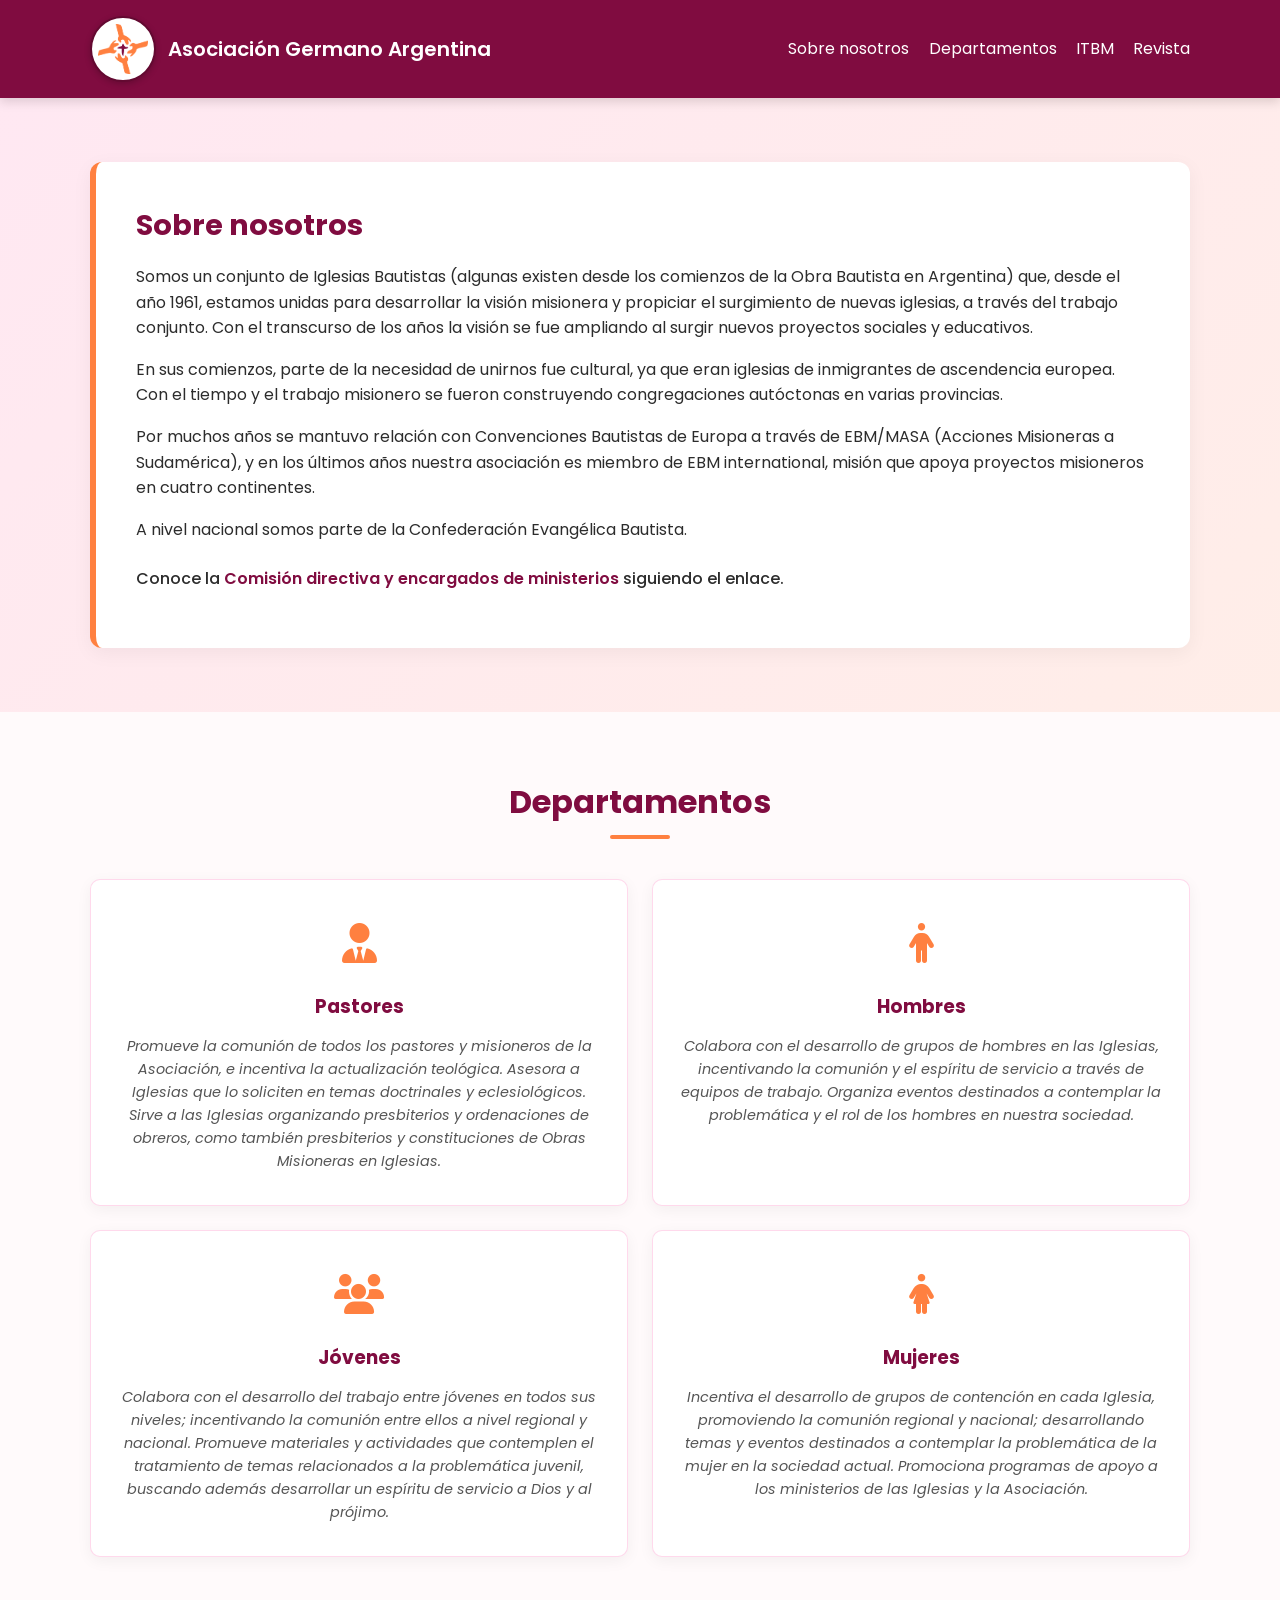
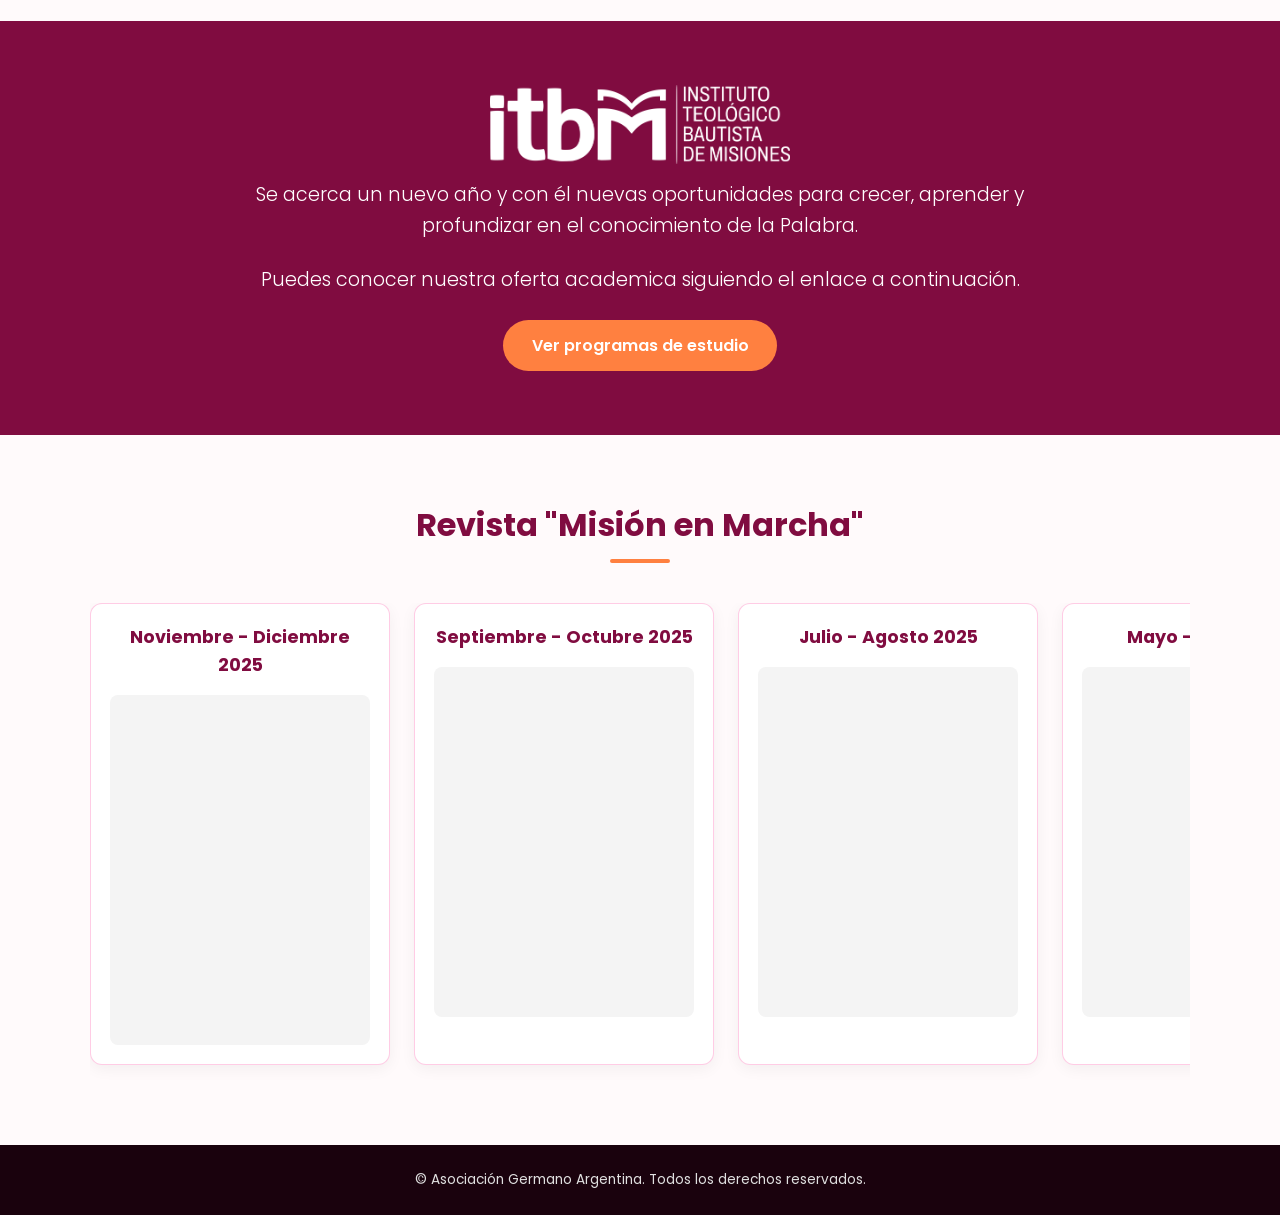
==== commit 6cee0db2: "Add files via upload" ====
--- a/index.html
+++ b/index.html
@@ -109,16 +109,18 @@
 
 
     <!-- Sección ITBM -->
-    <section id="itbm" class="section itbm-section">
-        <div class="container">
-            <div class="info-box">
-                <h2>ITBM</h2>
-                <span class="subtitle">Instituto Teológico Bautista de Misiones</span>
-                <p class="placeholder-text">Espacio para añadir información acerca de la oferta académica, programas de estudio, etc.</p>
-                <a href="#" class="btn btn-primary">Ver programas de estudio</a>
-            </div>
+   <section id="itbm" class="section itbm-section">
+    <div class="container">
+        <div class="info-box">
+            <div class="itbm-logo-wrap">
+                <img src="img/logo_itbm.png" alt="Logo ITBM - Instituto Teológico Bautista de Misiones" class="itbm-section-logo">
+            </div>            
+            <p class="subtitle">Se acerca un nuevo año y con él nuevas oportunidades para crecer, aprender y profundizar en el conocimiento de la Palabra.</p>
+            <p class="subtitle">Puedes conocer nuestra oferta academica siguiendo el enlace a continuación.</p>
+            <a href="itbm.html" class="btn btn-primary">Ver programas de estudio</a>
         </div>
-    </section>
+    </div>
+</section>
 
     <!-- Sección Revista -->
    
--- a/styles.css
+++ b/styles.css
@@ -23,6 +23,10 @@
     line-height: 1.6;
 }
 
+html {
+    scroll-behavior: smooth;
+}
+
 .container {
     width: 90%;
     max-width: 1100px;
@@ -69,9 +73,20 @@
     border: 2px solid var(--primary-pink); /* Borde fino para integrarlo con la paleta */
 }
 
-.logo-img {
-    height: 48px;
-    width: 48px;
+.itbm-logo-pill {
+    background-color: var(--itbm-white);
+    padding: 6px 10px;
+    border-radius: 999px;
+    display: inline-flex;
+    align-items: center;
+    justify-content: center;
+    box-shadow: 0 2px 8px rgba(0, 0, 0, 0.18);
+}
+
+.itbm-logo-img {
+    height: 46px;
+    width: auto;
+    max-width: 220px;
     object-fit: contain;
     display: block;
 }
@@ -370,6 +385,11 @@
 
 /* Responsivo para móviles */
 @media (max-width: 768px) {
+    .itbm-logo-img {
+        height: 38px;
+        max-width: 170px;
+    }
+
     .header-content {
         flex-direction: column;
         text-align: center;
@@ -384,7 +404,6 @@
         grid-template-columns: 1fr;
     }
 }
-}
 /* Estilos específicos para la sección Comisión */
 .subsection-title {
     color: var(--primary-burgundy);
@@ -488,6 +507,29 @@
     font-size: 0.95rem;
 }
 
+.itbm-logo-wrap {
+    display: flex;
+    justify-content: center;
+    align-items: center;
+    margin-bottom: 1rem;
+}
+
+.itbm-section-logo {
+    max-width: 300px; 
+    width: auto;
+    height: auto;
+    max-height: 110px;
+    object-fit: contain;
+    display: block;
+}
+
+@media (max-width: 768px) {
+    .itbm-section-logo {
+        max-width: 85px;
+        max-height: 85px;
+    }
+}
+
 .span-full {
     grid-column: 1 / -1;
 }
